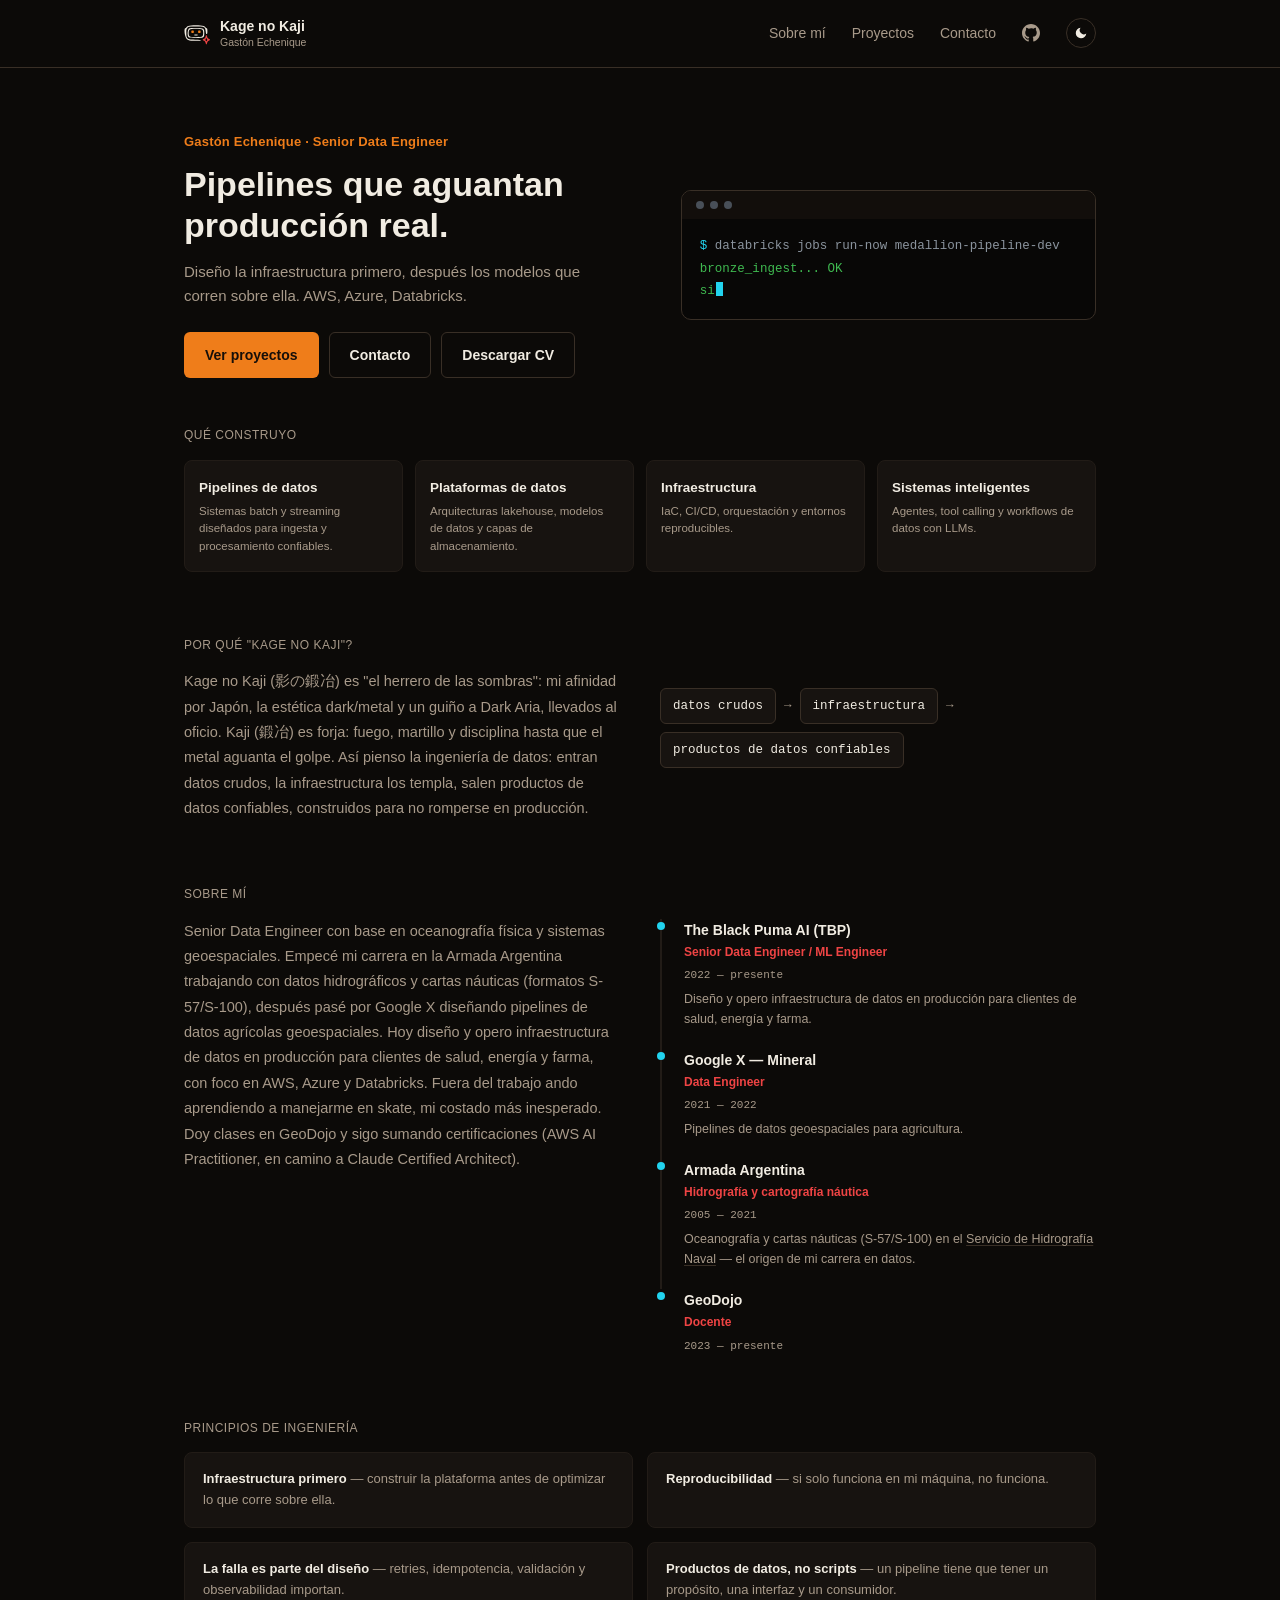
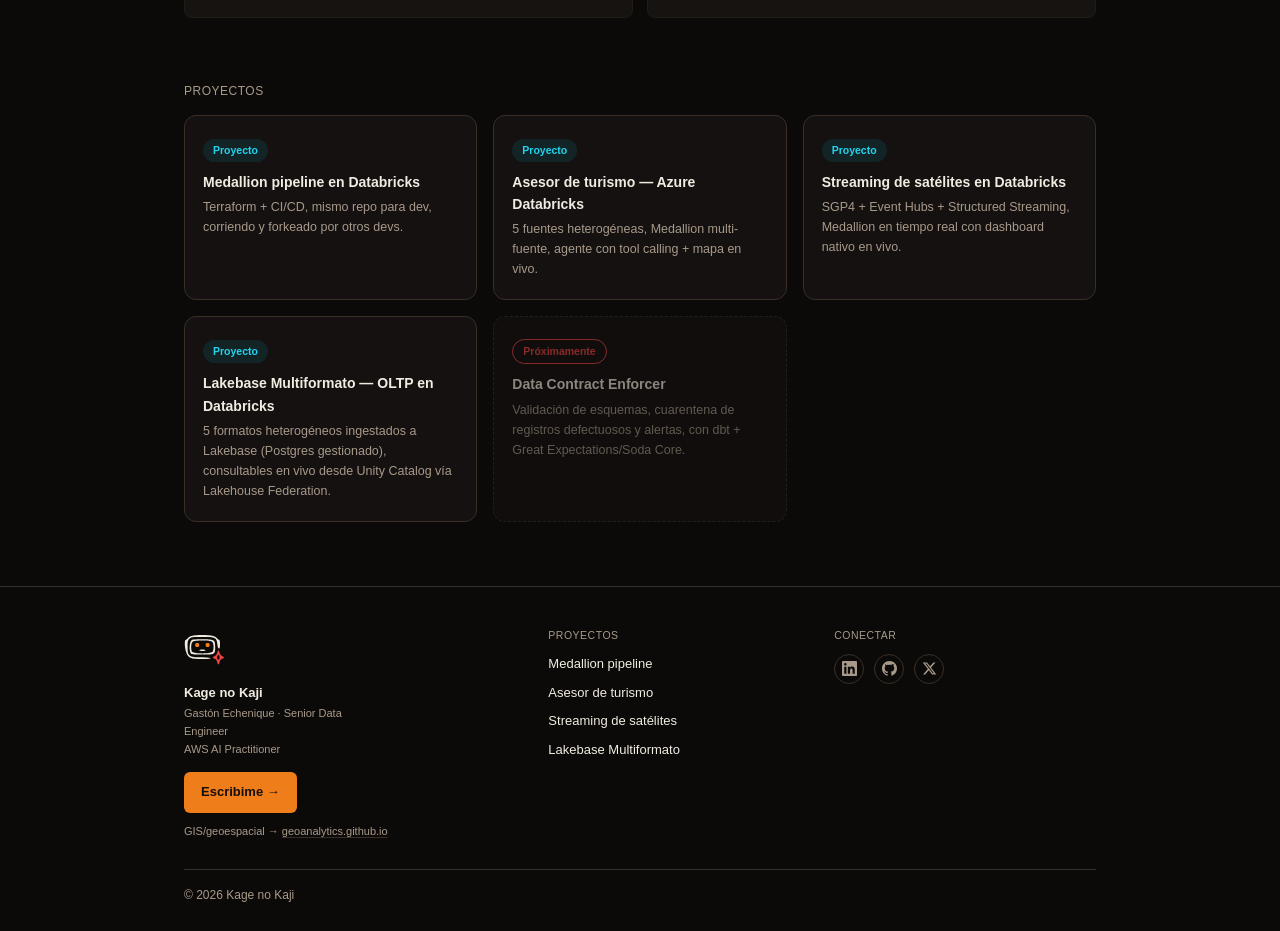
==== index.html @ cbf7f393 "Update index.html" ====
<!doctype html>
<html lang="es">
<head>
<meta charset="utf-8">
<meta name="author" content="Gastón Echenique">
<title>Kage no Kaji — Gastón Echenique, Senior Data Engineer</title>
<meta name="viewport" content="width=device-width, initial-scale=1">
<meta name="description" content="Gastón Echenique, Senior Data Engineer. Pipelines que aguantan producción real. AWS, Azure, Databricks.">
<meta property="og:type" content="website">
<meta property="og:url" content="https://oechenique-dataeng.vercel.app/">
<meta property="og:title" content="Kage no Kaji — Gastón Echenique, Senior Data Engineer">
<meta property="og:description" content="Senior Data Engineer especializado en pipelines de datos productivos, arquitecturas lakehouse e infraestructura como código. AWS, Azure, Databricks.">
<meta property="og:image" content="https://oechenique-dataeng.vercel.app/assets/og-image.png?v=3">
<meta property="og:image:width" content="1200">
<meta property="og:image:height" content="628">
<meta name="twitter:card" content="summary_large_image">
<meta name="twitter:title" content="Kage no Kaji — Gastón Echenique, Senior Data Engineer">
<meta name="twitter:description" content="Senior Data Engineer especializado en pipelines de datos productivos, arquitecturas lakehouse e infraestructura como código. AWS, Azure, Databricks.">
<meta name="twitter:image" content="https://oechenique-dataeng.vercel.app/assets/og-image.png?v=3">
<link rel="icon" type="image/svg+xml" href="assets/robot-icon.svg">
<script>if(localStorage.getItem('theme')!=='light')document.documentElement.classList.add('dark');</script>
<link rel="stylesheet" href="css/style.css">
</head>
<body>

<nav class="nav">
  <div class="wrap">
    <div class="brand">
      <svg class="icon-auto" width="26" height="26" viewBox="0 0 50 50" aria-hidden="true"><g transform="translate(0,50) scale(0.1,-0.1)"><path fill="currentColor" d="M82 385 c-18 -8 -35 -21 -38 -30 -3 -8 -12 -15 -20 -15 -20 0 -18 -92 4 -155 24 -71 56 -85 194 -85 151 0 146 18 -7 22 -114 3 -126 5 -147 26 -20 20 -23 33 -23 102 0 69 3 82 23 102 21 22 30 23 162 23 165 0 179 -7 188 -94 3 -34 9 -51 18 -51 10 0 14 15 14 55 0 40 -4 55 -14 55 -8 0 -17 7 -20 15 -3 9 -21 22 -41 30 -47 20 -247 20 -293 0z"/><path fill="currentColor" d="M103 340 c-36 -15 -45 -142 -13 -174 7 -7 58 -11 141 -11 153 0 159 3 159 95 0 90 -7 95 -147 97 -65 2 -128 -2 -140 -7z m251 -26 c21 -21 21 -107 0 -128 -23 -23 -225 -23 -248 0 -21 21 -21 107 0 128 23 23 225 23 248 0z"/><path style="fill:var(--ember)" d="M140 275 c0 -20 5 -25 25 -25 20 0 25 5 25 25 0 20 -5 25 -25 25 -20 0 -25 -5 -25 -25z"/><path style="fill:var(--ember)" d="M270 275 c0 -20 5 -25 25 -25 20 0 25 5 25 25 0 20 -5 25 -25 25 -20 0 -25 -5 -25 -25z"/><path fill="currentColor" d="M190 210 c0 -5 18 -10 40 -10 22 0 40 5 40 10 0 6 -18 10 -40 10 -22 0 -40 -4 -40 -10z"/><path style="fill:var(--red)" d="M415 179 c-4 -18 -16 -35 -31 -41 -13 -6 -24 -14 -24 -18 0 -4 11 -12 24 -18 15 -6 27 -23 31 -41 4 -17 10 -31 15 -31 5 0 11 14 15 31 4 18 16 35 31 41 13 6 24 14 24 18 0 4 -11 12 -24 18 -15 6 -27 23 -31 41 -4 17 -10 31 -15 31 -5 0 -11 -14 -15 -31z m29 -44 c6 -17 -2 -45 -14 -45 -12 0 -20 28 -14 45 4 8 10 15 14 15 4 0 10 -7 14 -15z"/></g></svg>
      <div class="brand-text">
        <span class="brand-name">Kage no Kaji</span>
        <span class="brand-sub">Gastón Echenique</span>
      </div>
    </div>
    <div class="nav-links">
      <a href="#sobre-mi">Sobre mí</a>
      <a href="#proyectos">Proyectos</a>
      <a href="#footer">Contacto</a>
      <a class="icon-link" href="https://github.com/oechenique" target="_blank" aria-label="GitHub">
        <svg width="18" height="18" viewBox="0 0 24 24" fill="currentColor"><path d="M12 0C5.37 0 0 5.373 0 12c0 5.303 3.438 9.8 8.205 11.385.6.113.82-.258.82-.577 0-.284-.01-1.04-.015-2.04-3.338.724-4.042-1.61-4.042-1.61-.546-1.385-1.333-1.754-1.333-1.754-1.09-.744.083-.729.083-.729 1.205.084 1.84 1.237 1.84 1.237 1.07 1.834 2.807 1.304 3.492.997.108-.775.418-1.305.762-1.605-2.665-.303-5.466-1.332-5.466-5.93 0-1.31.468-2.38 1.235-3.22-.123-.303-.535-1.523.117-3.176 0 0 1.008-.322 3.3 1.23a11.5 11.5 0 013.003-.404c1.02.005 2.047.138 3.003.404 2.29-1.552 3.297-1.23 3.297-1.23.653 1.653.24 2.873.118 3.176.77.84 1.233 1.91 1.233 3.22 0 4.61-2.804 5.624-5.475 5.92.43.372.823 1.102.823 2.222 0 1.606-.014 2.898-.014 3.293 0 .32.216.694.825.576C20.565 21.795 24 17.298 24 12c0-6.627-5.373-12-12-12z"/></svg>
      </a>
      <button class="theme-toggle" id="theme-toggle" aria-label="Cambiar tema">
        <svg class="icon-sun" width="14" height="14" viewBox="0 0 24 24" fill="none" stroke="currentColor" stroke-width="2"><circle cx="12" cy="12" r="4"/><path d="M12 2v2M12 20v2M4.9 4.9l1.4 1.4M17.7 17.7l1.4 1.4M2 12h2M20 12h2M4.9 19.1l1.4-1.4M17.7 6.3l1.4-1.4"/></svg>
        <svg class="icon-moon" width="14" height="14" viewBox="0 0 24 24" fill="currentColor"><path d="M21 12.8A9 9 0 1111.2 3a7 7 0 009.8 9.8z"/></svg>
      </button>
    </div>
  </div>
</nav>

<header class="hero">
  <div class="wrap hero-grid">
    <div>
      <div class="eyebrow">Gastón Echenique · Senior Data Engineer</div>
      <h1>Pipelines que aguantan producción real.</h1>
      <p class="sub">Diseño la infraestructura primero, después los modelos que corren sobre ella. AWS, Azure, Databricks.</p>
      <div class="btn-row">
        <a class="btn btn-primary" href="#proyectos">Ver proyectos</a>
        <a class="btn btn-outline" href="#footer">Contacto</a>
        <a class="btn btn-outline" href="/assets/cv-gaston-echenique.pdf" target="_blank">Descargar CV</a>
      </div>
    </div>
    <div class="terminal">
      <div class="terminal-bar"><div class="dot"></div><div class="dot"></div><div class="dot"></div></div>
      <div class="terminal-body" id="hero-terminal-body" data-lines='[{"text":"$ databricks jobs run-now medallion-pipeline-dev"},{"text":"bronze_ingest... OK","cls":"ok"},{"text":"silver_transform... OK","cls":"ok"},{"text":"gold_aggregate... OK","cls":"ok"},{"text":"validate_counts... OK","cls":"ok"},{"text":"Pipeline completed successfully ✓","cls":"out"}]'></div>
    </div>
  </div>
</header>

<section class="wrap" id="que-construyo">
  <div class="section-label">Qué construyo</div>
  <div class="pillars">
    <div class="pillar"><div class="pillar-title">Pipelines de datos</div><div class="pillar-sub">Sistemas batch y streaming diseñados para ingesta y procesamiento confiables.</div></div>
    <div class="pillar"><div class="pillar-title">Plataformas de datos</div><div class="pillar-sub">Arquitecturas lakehouse, modelos de datos y capas de almacenamiento.</div></div>
    <div class="pillar"><div class="pillar-title">Infraestructura</div><div class="pillar-sub">IaC, CI/CD, orquestación y entornos reproducibles.</div></div>
    <div class="pillar"><div class="pillar-title">Sistemas inteligentes</div><div class="pillar-sub">Agentes, tool calling y workflows de datos con LLMs.</div></div>
  </div>
</section>

<section class="wrap" id="data-foundry">
  <div class="foundry-why">
    <div class="foundry-why-text">
      <div class="section-label">Por qué "Kage no Kaji"?</div>
      <p>Kage no Kaji (影の鍛冶) es "el herrero de las sombras": mi afinidad por Japón, la estética dark/metal y un guiño a Dark Aria, llevados al oficio. Kaji (鍛冶) es forja: fuego, martillo y disciplina hasta que el metal aguanta el golpe. Así pienso la ingeniería de datos: entran datos crudos, la infraestructura los templa, salen productos de datos confiables, construidos para no romperse en producción.</p>
    </div>
    <div class="flow">
      <div class="flow-step">datos crudos</div><span class="flow-arrow">→</span>
      <div class="flow-step">infraestructura</div><span class="flow-arrow">→</span>
      <div class="flow-step">productos de datos confiables</div>
    </div>
  </div>
</section>

<section class="wrap" id="sobre-mi">
  <div class="section-label">Sobre mí</div>
  <div class="about-grid">
    <p class="about-text">Senior Data Engineer con base en oceanografía física y sistemas geoespaciales. Empecé mi carrera en la Armada Argentina trabajando con datos hidrográficos y cartas náuticas (formatos S-57/S-100), después pasé por Google X diseñando pipelines de datos agrícolas geoespaciales. Hoy diseño y opero infraestructura de datos en producción para clientes de salud, energía y farma, con foco en AWS, Azure y Databricks. Fuera del trabajo ando aprendiendo a manejarme en skate, mi costado más inesperado. Doy clases en GeoDojo y sigo sumando certificaciones (AWS AI Practitioner, en camino a Claude Certified Architect).</p>

    <div class="timeline">
      <div class="timeline-item">
        <span class="timeline-dot"></span>
        <div class="timeline-org"><a href="https://theblackpuma.com/" target="_blank" rel="noopener">The Black Puma AI (TBP)</a></div>
        <div class="timeline-role">Senior Data Engineer / ML Engineer</div>
        <div class="timeline-date">2022 — presente</div>
        <div class="timeline-desc">Diseño y opero infraestructura de datos en producción para clientes de salud, energía y farma.</div>
      </div>
      <div class="timeline-item">
        <span class="timeline-dot"></span>
        <div class="timeline-org"><a href="https://x.company/projects/mineral/" target="_blank" rel="noopener">Google X — Mineral</a></div>
        <div class="timeline-role">Data Engineer</div>
        <div class="timeline-date">2021 — 2022</div>
        <div class="timeline-desc">Pipelines de datos geoespaciales para agricultura.</div>
      </div>
      <div class="timeline-item">
        <span class="timeline-dot"></span>
        <div class="timeline-org"><a href="https://www.argentina.gob.ar/defensa/armada" target="_blank" rel="noopener">Armada Argentina</a></div>
        <div class="timeline-role">Hidrografía y cartografía náutica</div>
        <div class="timeline-date">2005 — 2021</div>
        <div class="timeline-desc">Oceanografía y cartas náuticas (S-57/S-100) en el <a href="https://www.hidro.gov.ar/" target="_blank" rel="noopener">Servicio de Hidrografía Naval</a> — el origen de mi carrera en datos.</div>
      </div>
      <div class="timeline-item">
        <span class="timeline-dot"></span>
        <div class="timeline-org"><a href="https://geodojo.ai/" target="_blank" rel="noopener">GeoDojo</a></div>
        <div class="timeline-role">Docente</div>
        <div class="timeline-date">2023 — presente</div>
      </div>
    </div>
  </div>
</section>

<section class="wrap" id="principios">
  <div class="section-label">Principios de ingeniería</div>
  <div class="principles-grid">
    <div class="principle"><strong>Infraestructura primero</strong> — construir la plataforma antes de optimizar lo que corre sobre ella.</div>
    <div class="principle"><strong>Reproducibilidad</strong> — si solo funciona en mi máquina, no funciona.</div>
    <div class="principle"><strong>La falla es parte del diseño</strong> — retries, idempotencia, validación y observabilidad importan.</div>
    <div class="principle"><strong>Productos de datos, no scripts</strong> — un pipeline tiene que tener un propósito, una interfaz y un consumidor.</div>
  </div>
</section>

<section class="wrap" id="proyectos">
  <div class="section-label">Proyectos</div>
  <div class="projects-grid">

    <a class="card" href="proyectos/medallion-pipeline.html">
		<div class="card-body">
        <span class="tag tag-cyan">Proyecto</span>
        <div class="card-title">Medallion pipeline en Databricks</div>
        <div class="card-desc">Terraform + CI/CD, mismo repo para dev, corriendo y forkeado por otros devs.</div>
      </div>
    </a>

    <a class="card" href="proyectos/asesor-turismo.html">
      <div class="card-body">
        <span class="tag tag-cyan">Proyecto</span>
        <div class="card-title">Asesor de turismo — Azure Databricks</div>
        <div class="card-desc">5 fuentes heterogéneas, Medallion multi-fuente, agente con tool calling + mapa en vivo.</div>
      </div>
    </a>

    <a class="card" href="proyectos/streaming-satelites.html">
      <div class="card-body">
        <span class="tag tag-cyan">Proyecto</span>
        <div class="card-title">Streaming de satélites en Databricks</div>
        <div class="card-desc">SGP4 + Event Hubs + Structured Streaming, Medallion en tiempo real con dashboard nativo en vivo.</div>
      </div>
    </a>

    <a class="card" href="proyectos/lakebase-multiformato.html">
      <div class="card-body">
        <span class="tag tag-cyan">Proyecto</span>
        <div class="card-title">Lakebase Multiformato — OLTP en Databricks</div>
        <div class="card-desc">5 formatos heterogéneos ingestados a Lakebase (Postgres gestionado), consultables en vivo desde Unity Catalog vía Lakehouse Federation.</div>
      </div>
    </a>

    <div class="card card-soon">
      <div class="card-body">
        <span class="tag tag-red">Próximamente</span>
        <div class="card-title">Data Contract Enforcer</div>
        <div class="card-desc">Validación de esquemas, cuarentena de registros defectuosos y alertas, con dbt + Great Expectations/Soda Core.</div>
      </div>
    </div>

  </div>
</section>

<footer id="footer">
  <div class="wrap">
    <div class="footer-grid">
      <div>
		  <svg class="icon-auto" width="40" height="40" viewBox="0 0 50 50" aria-hidden="true"><g transform="translate(0,50) scale(0.1,-0.1)"><path fill="currentColor" d="M82 385 c-18 -8 -35 -21 -38 -30 -3 -8 -12 -15 -20 -15 -20 0 -18 -92 4 -155 24 -71 56 -85 194 -85 151 0 146 18 -7 22 -114 3 -126 5 -147 26 -20 20 -23 33 -23 102 0 69 3 82 23 102 21 22 30 23 162 23 165 0 179 -7 188 -94 3 -34 9 -51 18 -51 10 0 14 15 14 55 0 40 -4 55 -14 55 -8 0 -17 7 -20 15 -3 9 -21 22 -41 30 -47 20 -247 20 -293 0z"/><path fill="currentColor" d="M103 340 c-36 -15 -45 -142 -13 -174 7 -7 58 -11 141 -11 153 0 159 3 159 95 0 90 -7 95 -147 97 -65 2 -128 -2 -140 -7z m251 -26 c21 -21 21 -107 0 -128 -23 -23 -225 -23 -248 0 -21 21 -21 107 0 128 23 23 225 23 248 0z"/><path style="fill:var(--ember)" d="M140 275 c0 -20 5 -25 25 -25 20 0 25 5 25 25 0 20 -5 25 -25 25 -20 0 -25 -5 -25 -25z"/><path style="fill:var(--ember)" d="M270 275 c0 -20 5 -25 25 -25 20 0 25 5 25 25 0 20 -5 25 -25 25 -20 0 -25 -5 -25 -25z"/><path fill="currentColor" d="M190 210 c0 -5 18 -10 40 -10 22 0 40 5 40 10 0 6 -18 10 -40 10 -22 0 -40 -4 -40 -10z"/><path style="fill:var(--red)" d="M415 179 c-4 -18 -16 -35 -31 -41 -13 -6 -24 -14 -24 -18 0 -4 11 -12 24 -18 15 -6 27 -23 31 -41 4 -17 10 -31 15 -31 5 0 11 14 15 31 4 18 16 35 31 41 13 6 24 14 24 18 0 4 -11 12 -24 18 -15 6 -27 23 -31 41 -4 17 -10 31 -15 31 -5 0 -11 -14 -15 -31z m29 -44 c6 -17 -2 -45 -14 -45 -12 0 -20 28 -14 45 4 8 10 15 14 15 4 0 10 -7 14 -15z"/></g></svg>
		  <div style="font-size:13px;font-weight:600;margin-top:8px;">Kage no Kaji</div>
		  <div style="font-size:11px;color:var(--muted);margin-top:2px;max-width:200px;">Gastón Echenique · Senior Data Engineer<br> AWS AI Practitioner</div>
		  <div class="footer-cta">
		    <a class="btn btn-primary" href="https://www.linkedin.com/in/gaston-echenique/" target="_blank" rel="noopener">Escribime →</a>
		  </div>
		  <div class="footer-extra">GIS/geoespacial → <a href="https://oechenique.github.io/geoanalytics/" target="_blank" rel="noopener">geoanalytics.github.io</a></div>
	  </div>
      <div>
        <div class="footer-col-label">PROYECTOS</div>
        <div class="footer-links">
          <a href="proyectos/medallion-pipeline.html">Medallion pipeline</a>
          <a href="proyectos/asesor-turismo.html">Asesor de turismo</a>
          <a href="proyectos/streaming-satelites.html">Streaming de satélites</a>
          <a href="proyectos/lakebase-multiformato.html">Lakebase Multiformato</a>
        </div>
      </div>
      <div>
        <div class="footer-col-label">CONECTAR</div>
        <div class="social">
          <a href="https://www.linkedin.com/in/gaston-echenique/" target="_blank" aria-label="LinkedIn">
            <svg width="15" height="15" viewBox="0 0 24 24" fill="currentColor"><path d="M20.447 20.452h-3.554v-5.569c0-1.328-.027-3.037-1.852-3.037-1.853 0-2.136 1.445-2.136 2.939v5.667H9.351V9h3.414v1.561h.046c.477-.9 1.637-1.85 3.37-1.85 3.601 0 4.267 2.37 4.267 5.455v6.286zM5.337 7.433c-1.144 0-2.063-.926-2.063-2.065 0-1.138.92-2.063 2.063-2.063 1.14 0 2.064.925 2.064 2.063 0 1.139-.925 2.065-2.064 2.065zm1.782 13.019H3.555V9h3.564v11.452zM22.225 0H1.771C.792 0 0 .774 0 1.729v20.542C0 23.227.792 24 1.771 24h20.451C23.2 24 24 23.227 24 22.271V1.729C24 .774 23.2 0 22.222 0h.003z"/></svg>
          </a>
          <a href="https://github.com/oechenique" target="_blank" aria-label="GitHub">
            <svg width="15" height="15" viewBox="0 0 24 24" fill="currentColor"><path d="M12 0C5.37 0 0 5.373 0 12c0 5.303 3.438 9.8 8.205 11.385.6.113.82-.258.82-.577 0-.284-.01-1.04-.015-2.04-3.338.724-4.042-1.61-4.042-1.61-.546-1.385-1.333-1.754-1.333-1.754-1.09-.744.083-.729.083-.729 1.205.084 1.84 1.237 1.84 1.237 1.07 1.834 2.807 1.304 3.492.997.108-.775.418-1.305.762-1.605-2.665-.303-5.466-1.332-5.466-5.93 0-1.31.468-2.38 1.235-3.22-.123-.303-.535-1.523.117-3.176 0 0 1.008-.322 3.3 1.23a11.5 11.5 0 013.003-.404c1.02.005 2.047.138 3.003.404 2.29-1.552 3.297-1.23 3.297-1.23.653 1.653.24 2.873.118 3.176.77.84 1.233 1.91 1.233 3.22 0 4.61-2.804 5.624-5.475 5.92.43.372.823 1.102.823 2.222 0 1.606-.014 2.898-.014 3.293 0 .32.216.694.825.576C20.565 21.795 24 17.298 24 12c0-6.627-5.373-12-12-12z"/></svg>
          </a>
          <a href="https://x.com/GastonEchenique" target="_blank" aria-label="X">
            <svg width="15" height="15" viewBox="0 0 24 24" fill="currentColor"><path d="M18.244 2.25h3.308l-7.227 8.26 8.502 11.24H16.17l-5.214-6.817L4.99 21.75H1.68l7.73-8.835L1.254 2.25H8.08l4.713 6.231zm-1.161 17.52h1.833L7.084 4.126H5.117z"/></svg>
          </a>
        </div>
      </div>
    </div>
    <div class="footer-bottom">
      <span>© 2026 Kage no Kaji</span>
    </div>
  </div>
</footer>

<script src="js/script.js"></script>
</body>
</html>
---- css/style.css ----
/* "Carbon & Ember" — forge-inspired identity. Light is the secondary/optional
   mode; dark carbon is the brand default (see js/script.js). Ember is the one
   constant brand accent across both modes; cyan/red stay small details only. */
:root{
  --bg:#faf6f0;
  --fg:#211c17;
  --muted:#6e6157;
  --border:#ddd2c2;
  --border-soft:#ece3d5;
  --pillar-bg:#f2e9db;
  --code-bg:#f2e9db;
  --card-bg:#fffdfa;
  --ember:#d9660c;
  --ember-fg:#1a1410;
  --cyan:#0e93a8;
  --red:#c23a2b;
  --dark:#171310;
  --dark2:#221c17;
  --green:#3fb950;
  --font:-apple-system,BlinkMacSystemFont,"Segoe UI",Roboto,Helvetica,Arial,sans-serif;
  --mono:"SF Mono",Consolas,"Liberation Mono",Menlo,monospace;
}

:root.dark{
  --bg:#0c0a08;
  --fg:#f1ece2;
  --muted:#a89a8a;
  --border:#392f26;
  --border-soft:#221c17;
  --pillar-bg:#171310;
  --code-bg:#171310;
  --card-bg:#141110;
  --ember:#ef7d1a;
  --ember-fg:#160f09;
  --cyan:#22d3ee;
  --red:#ef4444;
  --dark:#080706;
  --dark2:#120e0b;
}

body{transition:background-color .2s,color .2s;}

*{box-sizing:border-box;}
body{
  margin:0;
  font-family:var(--font);
  color:var(--fg);
  background:var(--bg);
  line-height:1.6;
}
a{color:inherit;text-decoration:none;}
.wrap{max-width:960px;margin:0 auto;padding:0 24px;}

/* nav */
.nav{border-bottom:1px solid var(--border);}
.nav .wrap{display:flex;align-items:center;justify-content:space-between;padding-top:18px;padding-bottom:18px;flex-wrap:wrap;row-gap:10px;}
.brand{display:flex;align-items:center;gap:10px;}
.brand-text{display:flex;flex-direction:column;line-height:1.25;}
.brand-name{font-weight:700;font-size:14px;}
.brand-sub{font-size:10.5px;color:var(--muted);font-weight:500;}
.nav-links{display:flex;align-items:center;gap:26px;font-size:14px;color:var(--muted);}
.nav-links a:hover{color:var(--fg);}
.icon-link{display:flex;align-items:center;color:var(--muted);}
.icon-link:hover{color:var(--fg);}

/* logo: head uses currentColor (adapts with --fg), eyes/antenna keep fixed brand color */
.icon-auto{color:var(--fg);}

/* hero */
.hero{padding:64px 0 48px;}
.hero-grid{display:grid;grid-template-columns:1.1fr 1fr;gap:40px;align-items:center;}
.eyebrow{font-size:13px;color:var(--ember);font-weight:600;letter-spacing:.2px;}
h1{font-size:34px;font-weight:600;line-height:1.2;margin:12px 0 14px;}
.sub{color:var(--muted);font-size:15px;max-width:420px;margin:0 0 24px;}

.btn{display:inline-block;font-size:14px;font-weight:600;padding:11px 20px;border-radius:6px;cursor:pointer;border:1px solid transparent;}
.btn-primary{background:var(--ember);color:var(--ember-fg);}
.btn-primary:hover{filter:brightness(1.12);}
.btn-outline{border:1px solid var(--border);color:var(--fg);}
.btn-outline:hover{border-color:var(--ember);color:var(--ember);}
.btn-row{display:flex;gap:10px;flex-wrap:wrap;}

.theme-toggle{width:30px;height:30px;border-radius:50%;border:1px solid var(--border);background:transparent;color:var(--fg);cursor:pointer;display:flex;align-items:center;justify-content:center;flex-shrink:0;}
.icon-moon{display:none;}
.dark .icon-sun{display:none;}
.dark .icon-moon{display:block;}

.cursor{display:inline-block;width:7px;height:14px;background:var(--cyan);margin-left:1px;vertical-align:-2px;animation:blink 0.9s step-start infinite;}
@keyframes blink{50%{opacity:0;}}

/* terminal */
.terminal{background:var(--dark);border:1px solid var(--border);border-radius:10px;overflow:hidden;}
.terminal-bar{display:flex;align-items:center;gap:6px;padding:10px 14px;background:var(--dark2);}
.dot{width:8px;height:8px;border-radius:50%;background:#484f58;}
.terminal-body{padding:16px 18px;font-family:var(--mono);font-size:12.5px;line-height:1.8;color:#8b949e;overflow-x:auto;white-space:pre;}
.terminal-body .prompt{color:var(--cyan);}
.terminal-body .ok{color:var(--green);}
.terminal-body .out{color:#e6edf3;}

/* terminal + video side by side */
.terminal-row{display:grid;grid-template-columns:1fr 1fr;gap:16px;align-items:stretch;margin-bottom:0;}
.terminal-row .terminal{display:flex;flex-direction:column;}
.video-window{background:var(--dark);border:1px solid var(--border);border-radius:10px;overflow:hidden;display:flex;flex-direction:column;}
.video-window .terminal-bar{justify-content:space-between;}
.video-window-label{font-size:11px;color:#8b949e;font-family:var(--mono);}
.video-embed{position:relative;width:100%;flex:1;min-height:0;padding-top:56.25%;background:#000;}
.video-embed iframe{position:absolute;inset:0;width:100%;height:100%;border:0;}

/* pillars / what I build */
.pillars{display:grid;grid-template-columns:repeat(4,1fr);gap:12px;margin:0 0 64px;}
.pillar{border:1px solid var(--border-soft);background:var(--pillar-bg);border-radius:8px;padding:16px 14px;text-align:left;}
.pillar-title{color:var(--fg);font-size:13.5px;font-weight:600;}
.pillar-sub{color:var(--muted);font-size:11.5px;margin-top:5px;line-height:1.5;}

/* why "data foundry" */
.foundry-why{display:grid;grid-template-columns:1fr 1fr;gap:40px;align-items:center;margin:0 0 64px;}
.foundry-why-text p{color:var(--muted);font-size:14.5px;line-height:1.75;margin:10px 0 0;}

/* flow diagram (architecture) */
.flow{display:flex;flex-wrap:wrap;align-items:center;gap:8px;font-family:var(--mono);font-size:12.5px;margin:14px 0 16px;}
.flow-step{border:1px solid var(--border);background:var(--pillar-bg);border-radius:6px;padding:7px 12px;color:var(--fg);white-space:nowrap;}
.flow-arrow{color:var(--muted);}

/* engineering decisions */
.decisions{margin:8px 0 20px;padding-left:0;list-style:none;}
.decisions li{position:relative;padding-left:20px;margin-bottom:10px;font-size:13px;color:var(--muted);line-height:1.6;}
.decisions li::before{content:"";position:absolute;left:0;top:7px;width:6px;height:6px;border-radius:50%;background:var(--cyan);}

/* engineering principles */
.principles-grid{display:grid;grid-template-columns:1fr 1fr;gap:14px;margin:0 0 64px;}
.principle{border:1px solid var(--border-soft);background:var(--pillar-bg);border-radius:8px;padding:16px 18px;font-size:13px;color:var(--muted);line-height:1.6;}
.principle strong{color:var(--fg);}

/* about */
.about-grid{display:grid;grid-template-columns:1fr 1fr;gap:40px;margin-bottom:64px;align-items:start;}
.about-text{color:var(--muted);font-size:14.5px;line-height:1.75;margin:0;}
.timeline{display:flex;flex-direction:column;}
.timeline-item{position:relative;padding:0 0 20px 22px;border-left:2px solid var(--border-soft);}
.timeline-item:last-child{padding-bottom:0;border-left-color:transparent;}
.timeline-dot{position:absolute;left:-5px;top:3px;width:8px;height:8px;border-radius:50%;background:var(--cyan);}
.timeline-org{font-size:14px;font-weight:600;}
.timeline-org a:hover,.timeline-desc a:hover{color:var(--red);}
.timeline-desc a{text-decoration:underline;text-decoration-color:var(--border);text-underline-offset:2px;}
.timeline-role{font-size:12px;color:var(--red);font-weight:600;margin:2px 0 5px;}
.timeline-date{font-size:11px;color:var(--muted);font-family:var(--mono);margin-top:1px;}
.timeline-desc{font-size:12.5px;color:var(--muted);margin-top:4px;}

/* project cards */
.section-label{font-size:12px;color:var(--muted);text-transform:uppercase;letter-spacing:.5px;margin:0 0 14px;}
.projects-grid{display:grid;grid-template-columns:repeat(3,1fr);gap:16px;margin-bottom:64px;}
.card{background:var(--card-bg);border:1px solid var(--border);border-radius:12px;transition:border-color .15s;}
.card:hover{border-color:var(--ember);}
.card-body{padding:20px 18px;}
.tag{display:inline-block;font-size:10.5px;padding:3px 10px;border-radius:20px;font-weight:600;}
.tag-red{background:rgba(194,58,43,.14);color:var(--red);}
.tag-cyan{background:rgba(14,147,168,.14);color:var(--cyan);}
.card-title{font-size:14px;font-weight:600;margin:9px 0 4px;}
.card-desc{color:var(--muted);font-size:12.5px;}

/* "próximamente" card: dimmed, not clickable, visually distinct from a finished case study */
.card-soon{opacity:.55;border-style:dashed;}
.card-soon:hover{border-color:var(--border);}
.card-soon .tag-red{background:transparent;border:1px solid var(--red);}

/* footer */
footer{border-top:1px solid var(--border);padding:40px 0 26px;}
.footer-grid{display:grid;grid-template-columns:1.3fr 1fr 1fr;gap:24px;margin-bottom:28px;}
.footer-col-label{font-size:10.5px;letter-spacing:.5px;color:var(--muted);margin-bottom:10px;}
.footer-links{display:flex;flex-direction:column;gap:8px;font-size:13px;}
.footer-links a:hover{color:var(--red);}
.footer-bottom{border-top:1px solid var(--border);padding-top:16px;display:flex;justify-content:space-between;align-items:center;font-size:12px;color:var(--muted);flex-wrap:wrap;gap:10px;}
.social{display:flex;gap:10px;}
.social a{width:30px;height:30px;border-radius:50%;border:1px solid var(--border);display:flex;align-items:center;justify-content:center;color:var(--muted);transition:color .15s,border-color .15s;}
.social a:hover{color:var(--red);border-color:var(--red);}

.footer-cta{margin-top:14px;}
.footer-cta .btn{padding:9px 16px;font-size:13px;}

.footer-extra{font-size:11px;color:var(--muted);margin-top:10px;}
.footer-extra a{color:var(--muted);text-decoration:underline;text-decoration-color:var(--border);text-underline-offset:2px;}
.footer-extra a:hover{color:var(--cyan);text-decoration-color:var(--cyan);}

/* project detail page */
.breadcrumb{font-size:13px;color:var(--muted);margin:28px 0 18px;display:inline-block;}
.badges{display:flex;gap:6px;margin:18px 0 28px;flex-wrap:wrap;}
.badge{font-size:12px;padding:3px 11px;border-radius:20px;border:1px solid var(--border);color:var(--muted);}
.two-col{display:grid;grid-template-columns:1fr 1fr;gap:24px;margin-bottom:28px;}
.col-title{font-size:14px;font-weight:600;margin-bottom:6px;}
.col-text{color:var(--muted);font-size:13px;}
table.evals{width:100%;border-collapse:collapse;font-size:13px;margin:28px 0;}
table.evals th{text-align:left;color:var(--muted);font-weight:600;font-size:11px;text-transform:uppercase;letter-spacing:.4px;padding:8px 0;border-bottom:1px solid var(--border);}
table.evals td{padding:12px 0;border-bottom:1px solid var(--border-soft);vertical-align:top;}
table.evals td:first-child{width:38%;font-weight:500;}
table.evals code{background:var(--code-bg);padding:1px 6px;border-radius:4px;font-family:var(--mono);font-size:12px;}

@media (max-width:720px){
  .hero-grid,.two-col,.terminal-row,.about-grid,.foundry-why{grid-template-columns:1fr;}
  .pillars,.principles-grid{grid-template-columns:repeat(2,1fr);}
  .projects-grid{grid-template-columns:1fr;}
  .footer-grid{grid-template-columns:1fr;}
  .about-grid{gap:28px;margin-bottom:48px;}
  .foundry-why{gap:20px;}
}

@media (max-width:480px){
  .wrap{padding:0 16px;}
  h1{font-size:26px;}
  .hero{padding:36px 0 32px;}
  .sub{font-size:14px;}
  .nav-links{gap:14px;font-size:13px;}
  .pillars{grid-template-columns:1fr;gap:8px;margin:0 0 48px;}
  .principles-grid{grid-template-columns:1fr;}
  .pillar{padding:12px 12px;}
  .pillar-title{font-size:13px;}
  .terminal-body{font-size:11px;padding:14px;}
  table.evals thead{display:none;}
  table.evals, table.evals tbody, table.evals tr, table.evals td{display:block;width:100%;}
  table.evals tr{border-bottom:1px solid var(--border-soft);padding-bottom:10px;margin-bottom:10px;}
  table.evals td{border-bottom:none;padding:2px 0;}
  table.evals td:first-child{font-weight:600;margin-bottom:2px;}
}
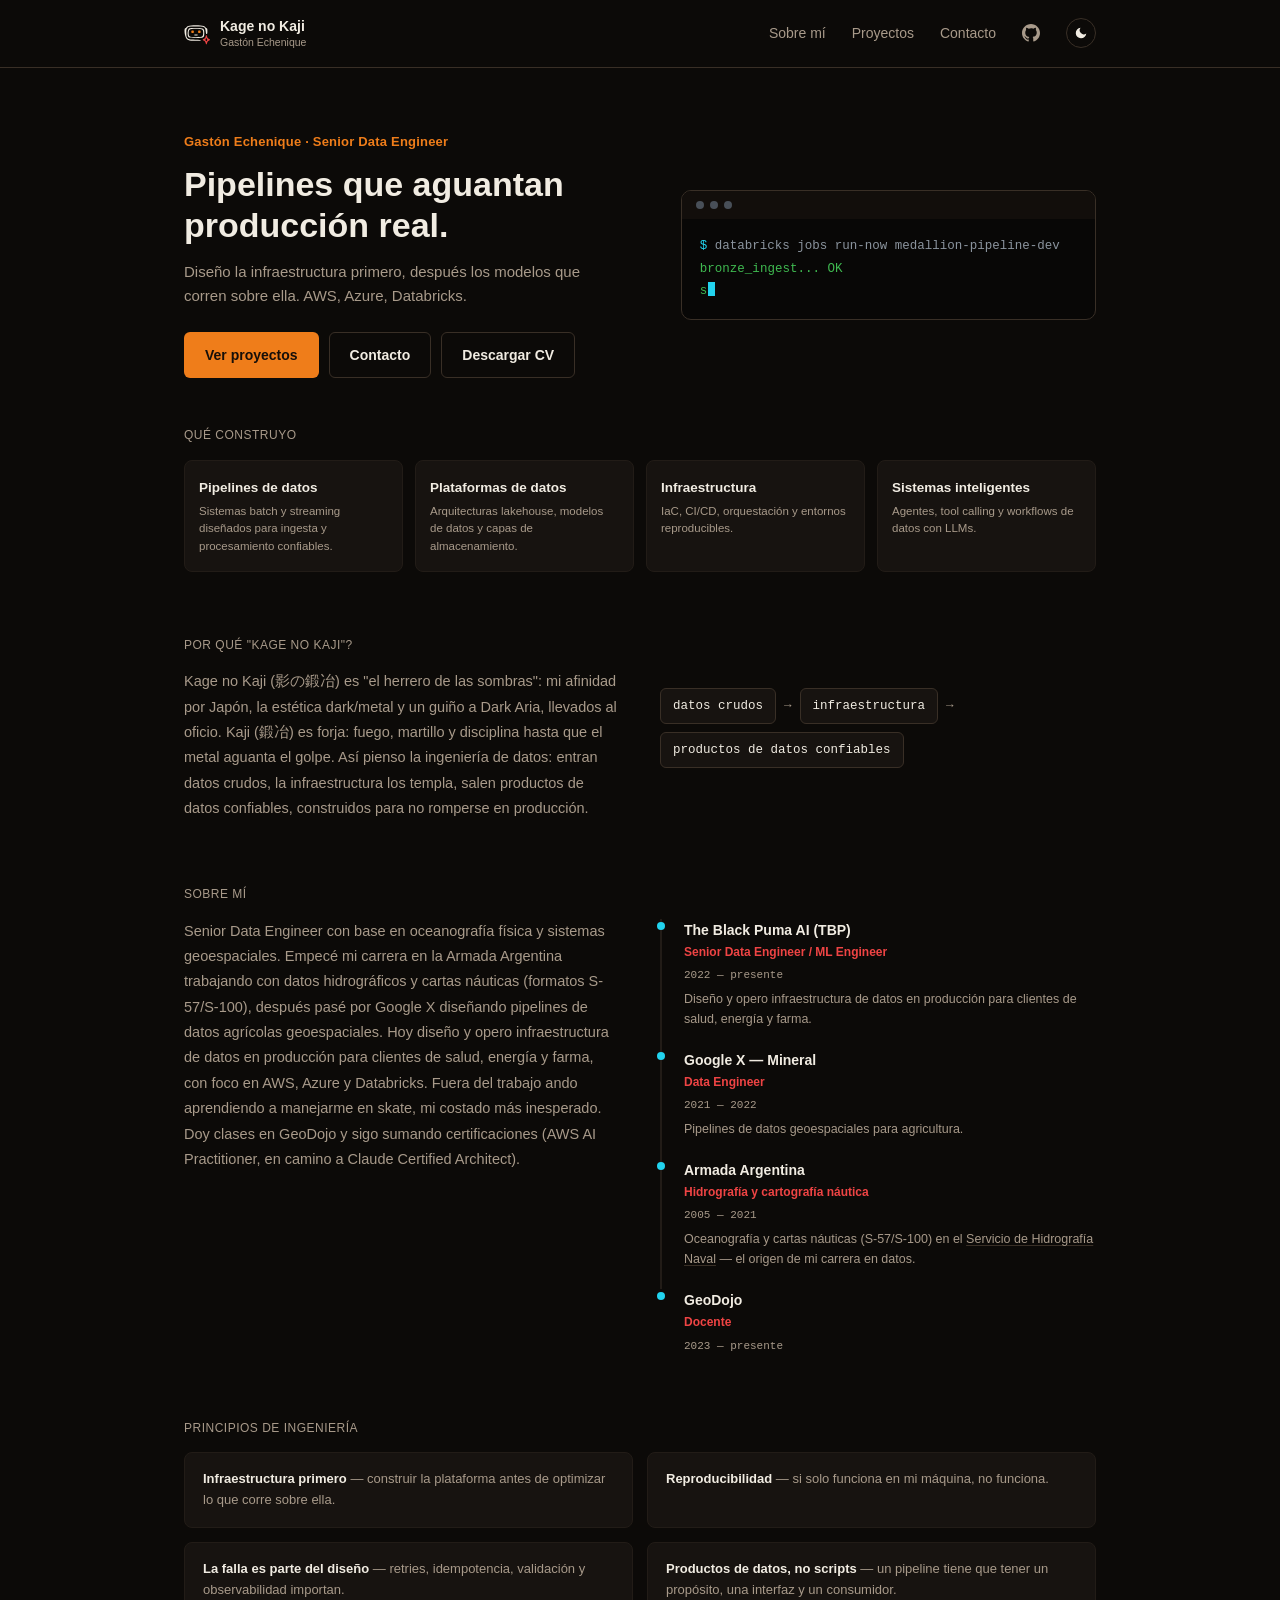
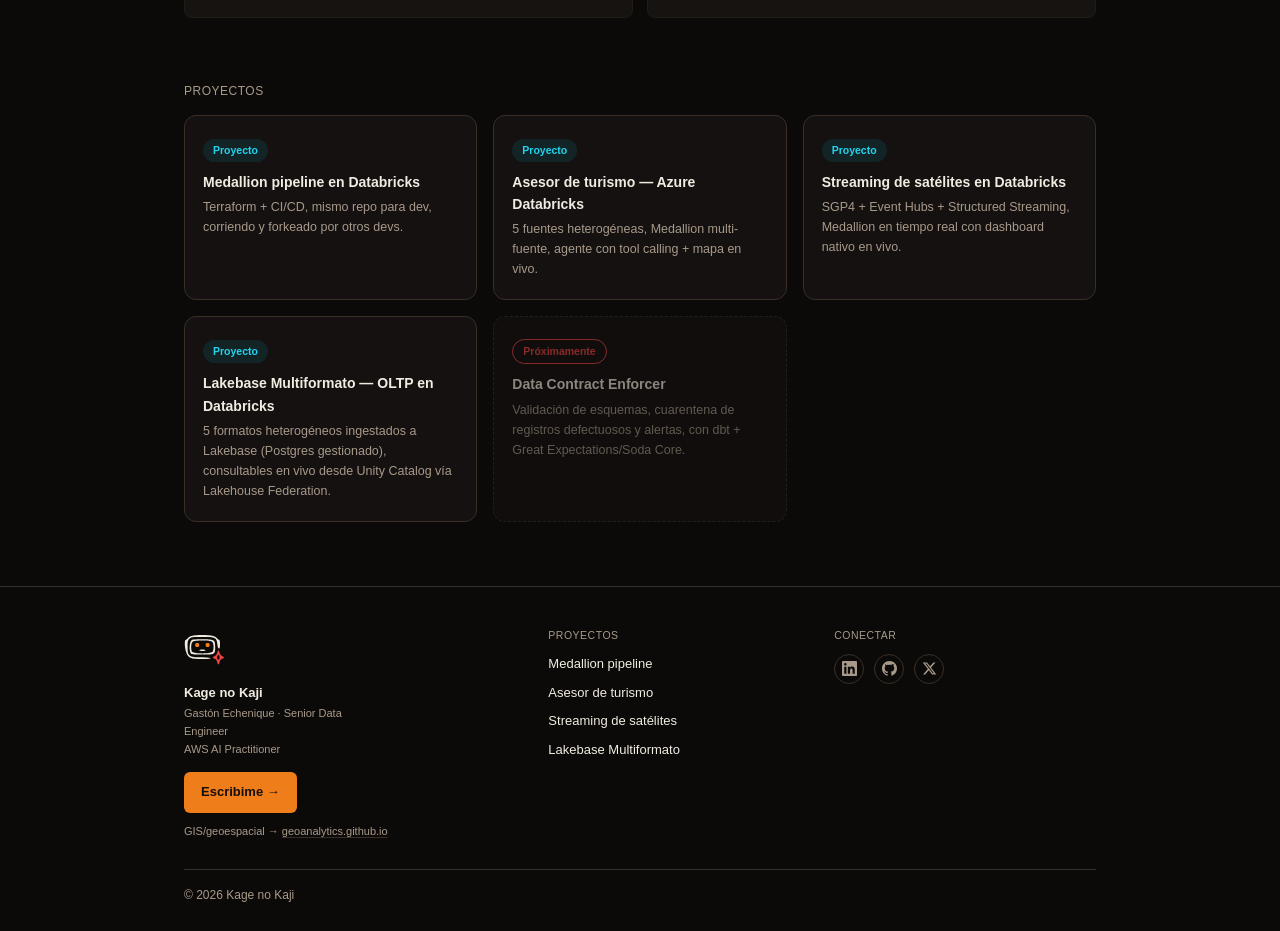
==== commit 4d26abfa: "Update index.html" ====
--- a/index.html
+++ b/index.html
@@ -7,16 +7,16 @@
 <meta name="viewport" content="width=device-width, initial-scale=1">
 <meta name="description" content="Gastón Echenique, Senior Data Engineer. Pipelines que aguantan producción real. AWS, Azure, Databricks.">
 <meta property="og:type" content="website">
-<meta property="og:url" content="https://oechenique-dataeng.vercel.app/">
+<meta property="og:url" content="https://gechenique-dataeng.vercel.app/">
 <meta property="og:title" content="Kage no Kaji — Gastón Echenique, Senior Data Engineer">
 <meta property="og:description" content="Senior Data Engineer especializado en pipelines de datos productivos, arquitecturas lakehouse e infraestructura como código. AWS, Azure, Databricks.">
-<meta property="og:image" content="https://oechenique-dataeng.vercel.app/assets/og-image.png?v=3">
+<meta property="og:image" content="https://gechenique-dataeng.vercel.app/assets/og-image.png?v=3">
 <meta property="og:image:width" content="1200">
 <meta property="og:image:height" content="628">
 <meta name="twitter:card" content="summary_large_image">
 <meta name="twitter:title" content="Kage no Kaji — Gastón Echenique, Senior Data Engineer">
 <meta name="twitter:description" content="Senior Data Engineer especializado en pipelines de datos productivos, arquitecturas lakehouse e infraestructura como código. AWS, Azure, Databricks.">
-<meta name="twitter:image" content="https://oechenique-dataeng.vercel.app/assets/og-image.png?v=3">
+<meta name="twitter:image" content="https://gechenique-dataeng.vercel.app/assets/og-image.png?v=3">
 <link rel="icon" type="image/svg+xml" href="assets/robot-icon.svg">
 <script>if(localStorage.getItem('theme')!=='light')document.documentElement.classList.add('dark');</script>
 <link rel="stylesheet" href="css/style.css">
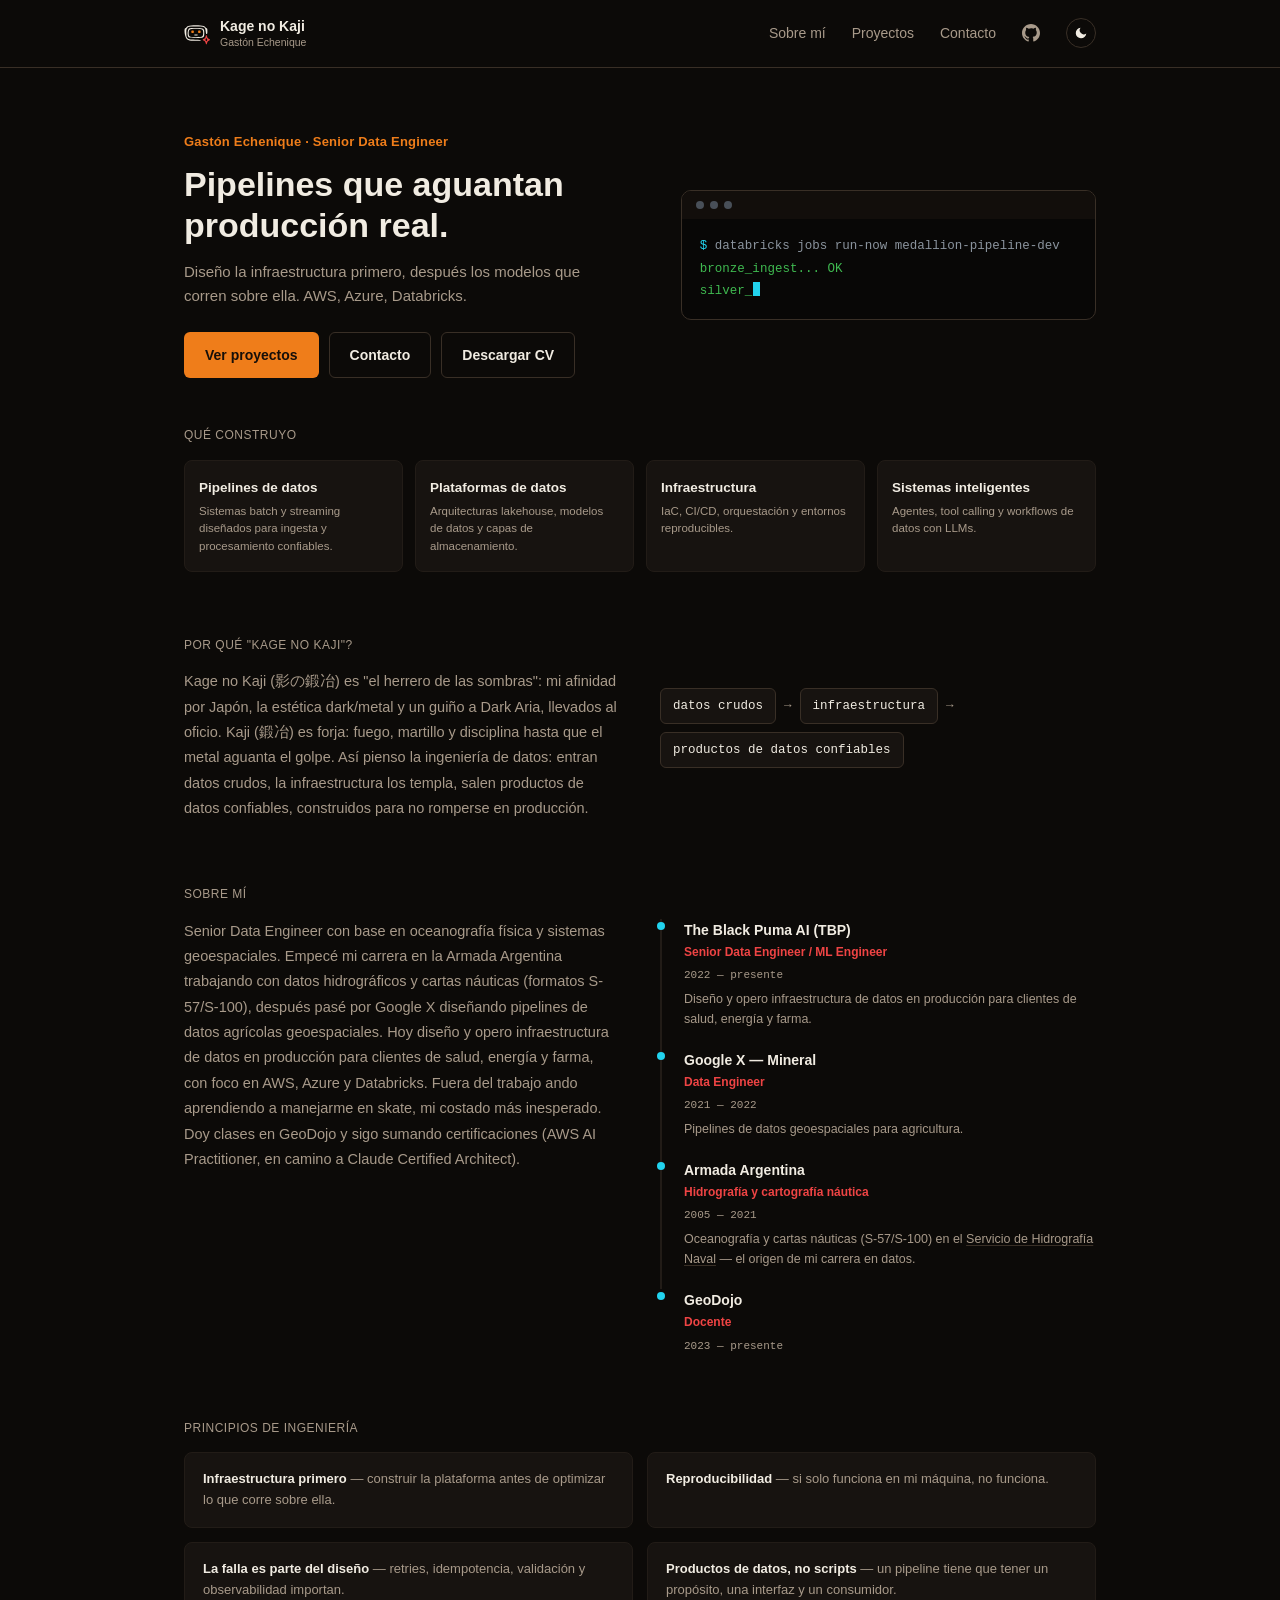
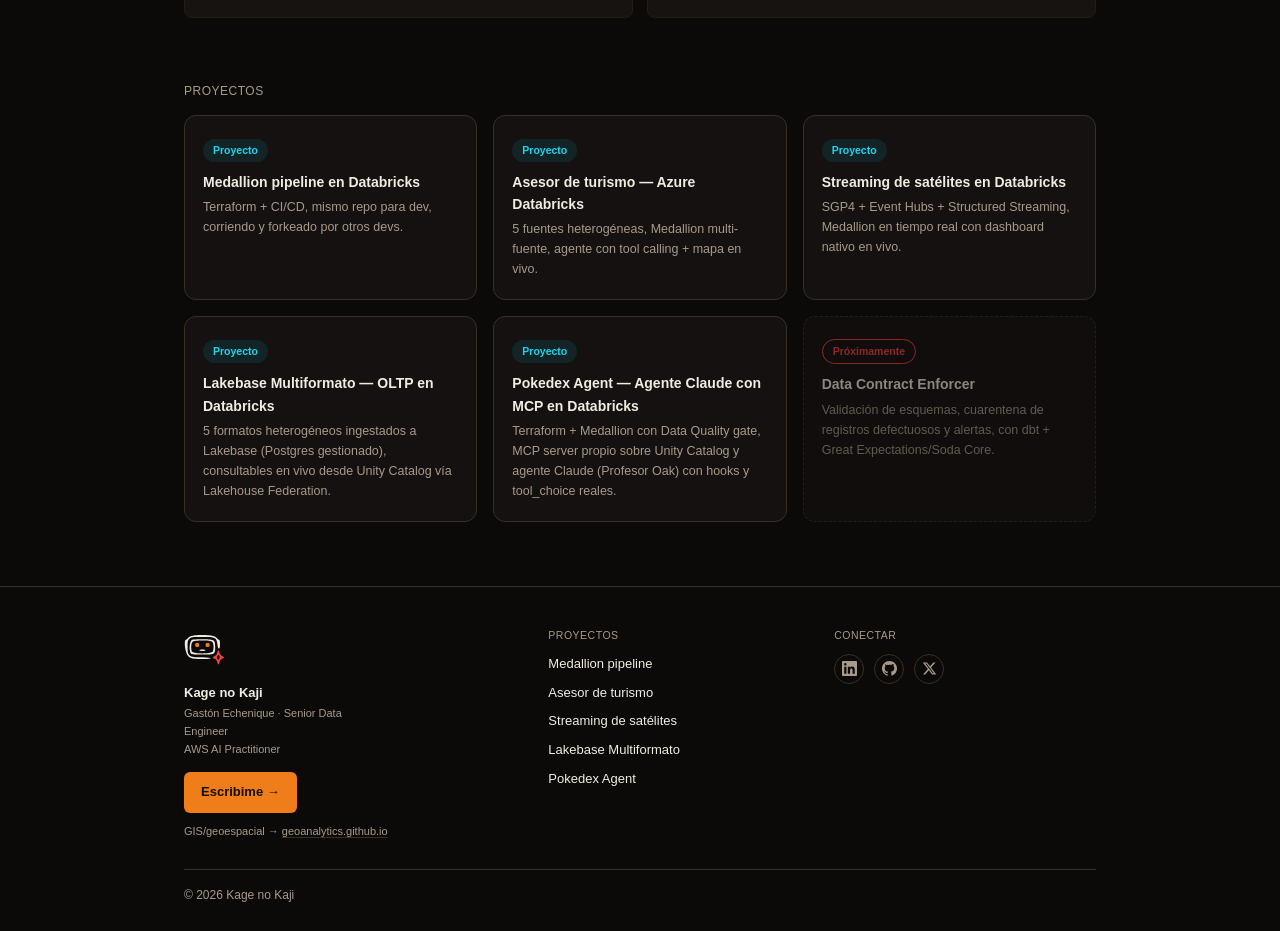
==== commit 1ed01916: "Add Pokedex Agent project, bump Data Contract Enforcer to sixth Co-Authored-By: Claude Sonnet 5 <nor" ====
--- a/index.html
+++ b/index.html
@@ -173,6 +173,14 @@
       </div>
     </a>
 
+    <a class="card" href="proyectos/pokedex-agent-databricks.html">
+      <div class="card-body">
+        <span class="tag tag-cyan">Proyecto</span>
+        <div class="card-title">Pokedex Agent — Agente Claude con MCP en Databricks</div>
+        <div class="card-desc">Terraform + Medallion con Data Quality gate, MCP server propio sobre Unity Catalog y agente Claude (Profesor Oak) con hooks y tool_choice reales.</div>
+      </div>
+    </a>
+
     <div class="card card-soon">
       <div class="card-body">
         <span class="tag tag-red">Próximamente</span>
@@ -203,6 +211,7 @@
           <a href="proyectos/asesor-turismo.html">Asesor de turismo</a>
           <a href="proyectos/streaming-satelites.html">Streaming de satélites</a>
           <a href="proyectos/lakebase-multiformato.html">Lakebase Multiformato</a>
+          <a href="proyectos/pokedex-agent-databricks.html">Pokedex Agent</a>
         </div>
       </div>
       <div>
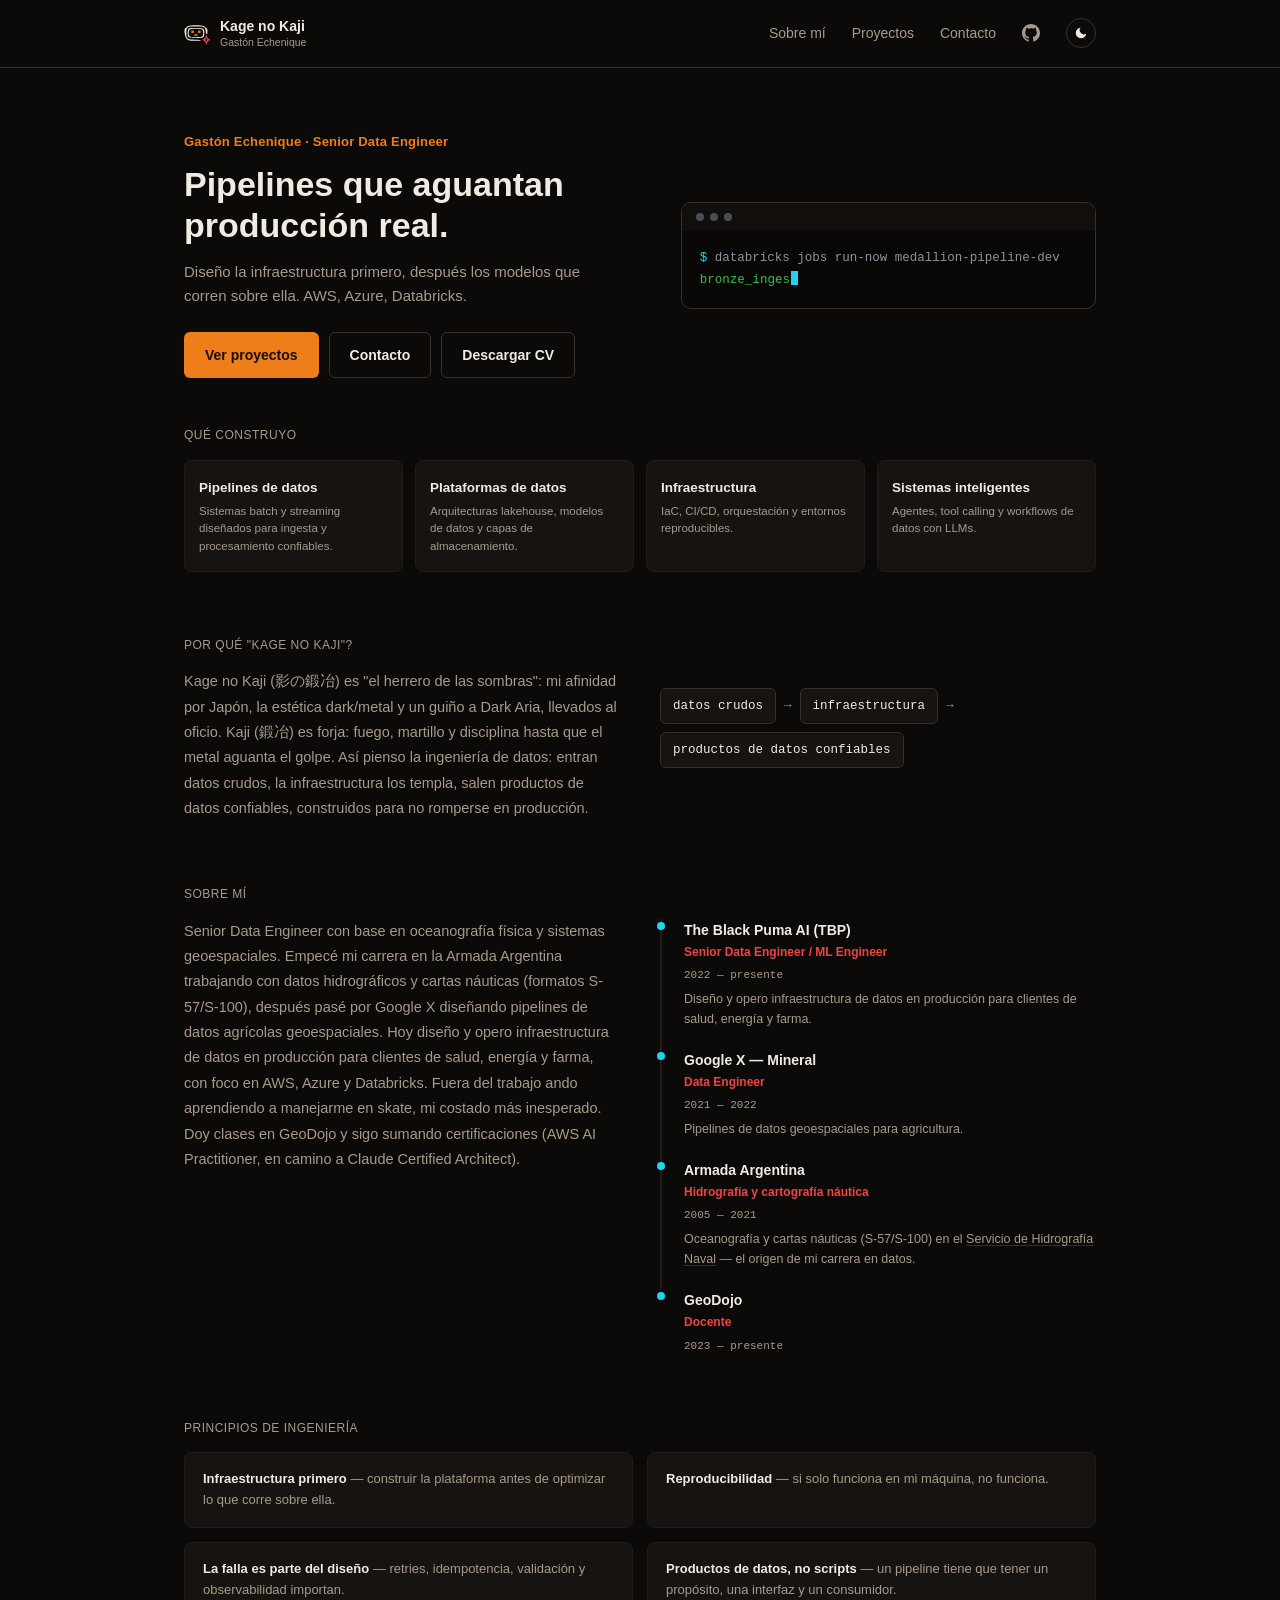
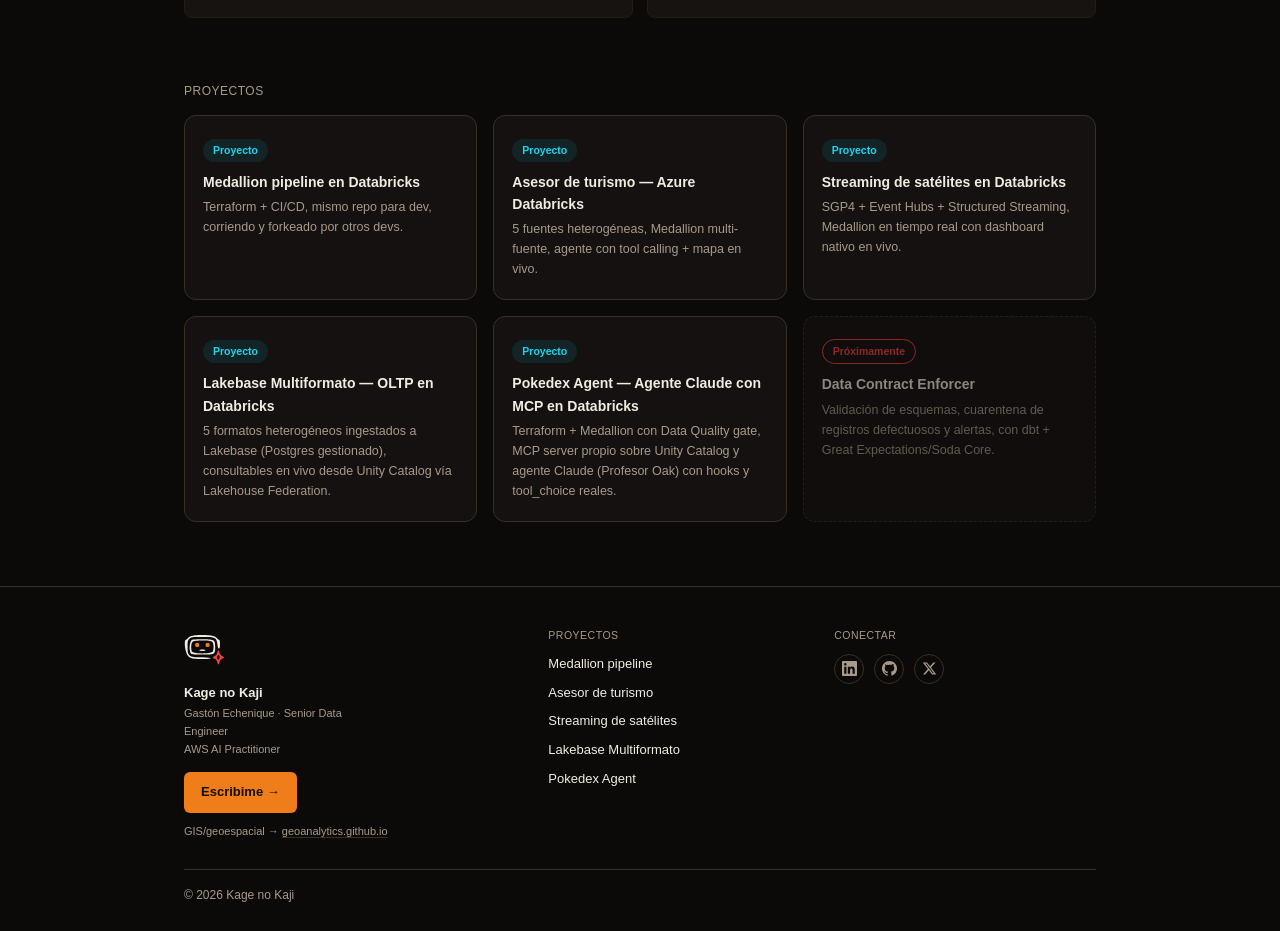
==== commit 82cef9fd: "Add Google Tag Manager to all site pages Co-Authored-By: Claude Sonnet 5 <noreply@anthropic.com>" ====
--- a/index.html
+++ b/index.html
@@ -1,6 +1,13 @@
 <!doctype html>
 <html lang="es">
 <head>
+<!-- Google Tag Manager -->
+<script>(function(w,d,s,l,i){w[l]=w[l]||[];w[l].push({'gtm.start':
+new Date().getTime(),event:'gtm.js'});var f=d.getElementsByTagName(s)[0],
+j=d.createElement(s),dl=l!='dataLayer'?'&l='+l:'';j.async=true;j.src=
+'https://www.googletagmanager.com/gtm.js?id='+i+dl;f.parentNode.insertBefore(j,f);
+})(window,document,'script','dataLayer','GTM-N8MQ3VTC');</script>
+<!-- End Google Tag Manager -->
 <meta charset="utf-8">
 <meta name="author" content="Gastón Echenique">
 <title>Kage no Kaji — Gastón Echenique, Senior Data Engineer</title>
@@ -22,6 +29,10 @@
 <link rel="stylesheet" href="css/style.css">
 </head>
 <body>
+<!-- Google Tag Manager (noscript) -->
+<noscript><iframe src="https://www.googletagmanager.com/ns.html?id=GTM-N8MQ3VTC"
+height="0" width="0" style="display:none;visibility:hidden"></iframe></noscript>
+<!-- End Google Tag Manager (noscript) -->
 
 <nav class="nav">
   <div class="wrap">
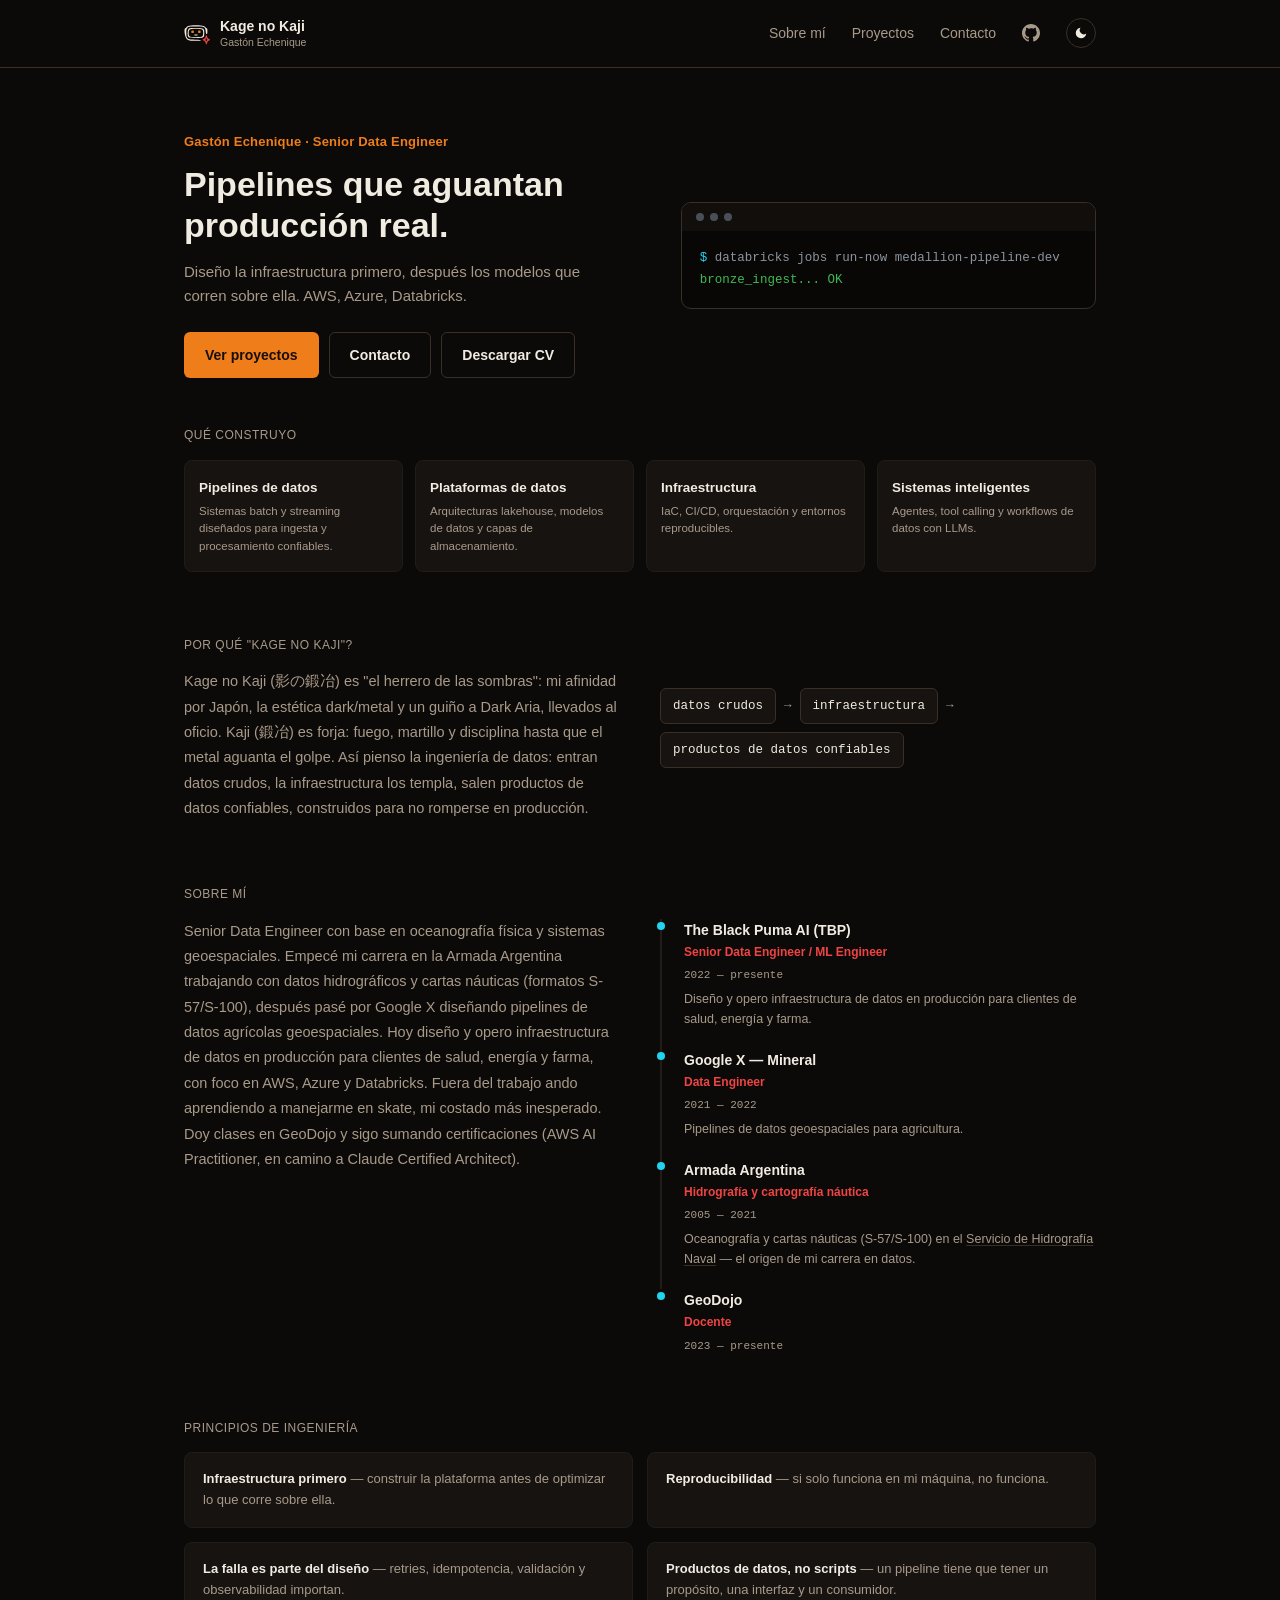
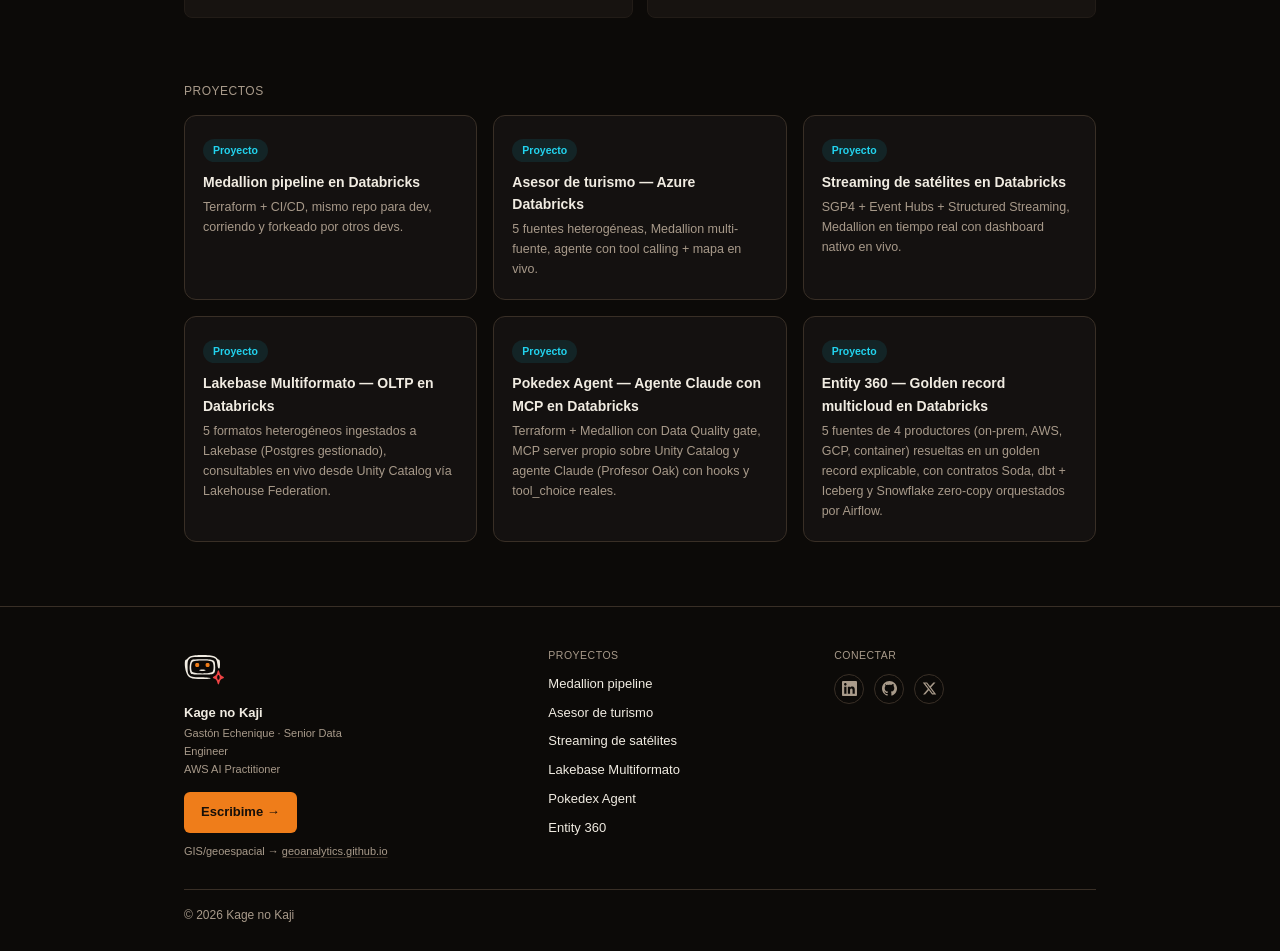
==== commit a190333d: "Add Entity 360 project, replacing Data Contract Enforcer card Also add the serverless contact form r" ====
--- a/index.html
+++ b/index.html
@@ -192,13 +192,13 @@
       </div>
     </a>
 
-    <div class="card card-soon">
-      <div class="card-body">
-        <span class="tag tag-red">Próximamente</span>
-        <div class="card-title">Data Contract Enforcer</div>
-        <div class="card-desc">Validación de esquemas, cuarentena de registros defectuosos y alertas, con dbt + Great Expectations/Soda Core.</div>
-      </div>
-    </div>
+    <a class="card" href="proyectos/entity360-multicloud-databricks.html">
+      <div class="card-body">
+        <span class="tag tag-cyan">Proyecto</span>
+        <div class="card-title">Entity 360 — Golden record multicloud en Databricks</div>
+        <div class="card-desc">5 fuentes de 4 productores (on-prem, AWS, GCP, container) resueltas en un golden record explicable, con contratos Soda, dbt + Iceberg y Snowflake zero-copy orquestados por Airflow.</div>
+      </div>
+    </a>
 
   </div>
 </section>
@@ -223,6 +223,7 @@
           <a href="proyectos/streaming-satelites.html">Streaming de satélites</a>
           <a href="proyectos/lakebase-multiformato.html">Lakebase Multiformato</a>
           <a href="proyectos/pokedex-agent-databricks.html">Pokedex Agent</a>
+          <a href="proyectos/entity360-multicloud-databricks.html">Entity 360</a>
         </div>
       </div>
       <div>
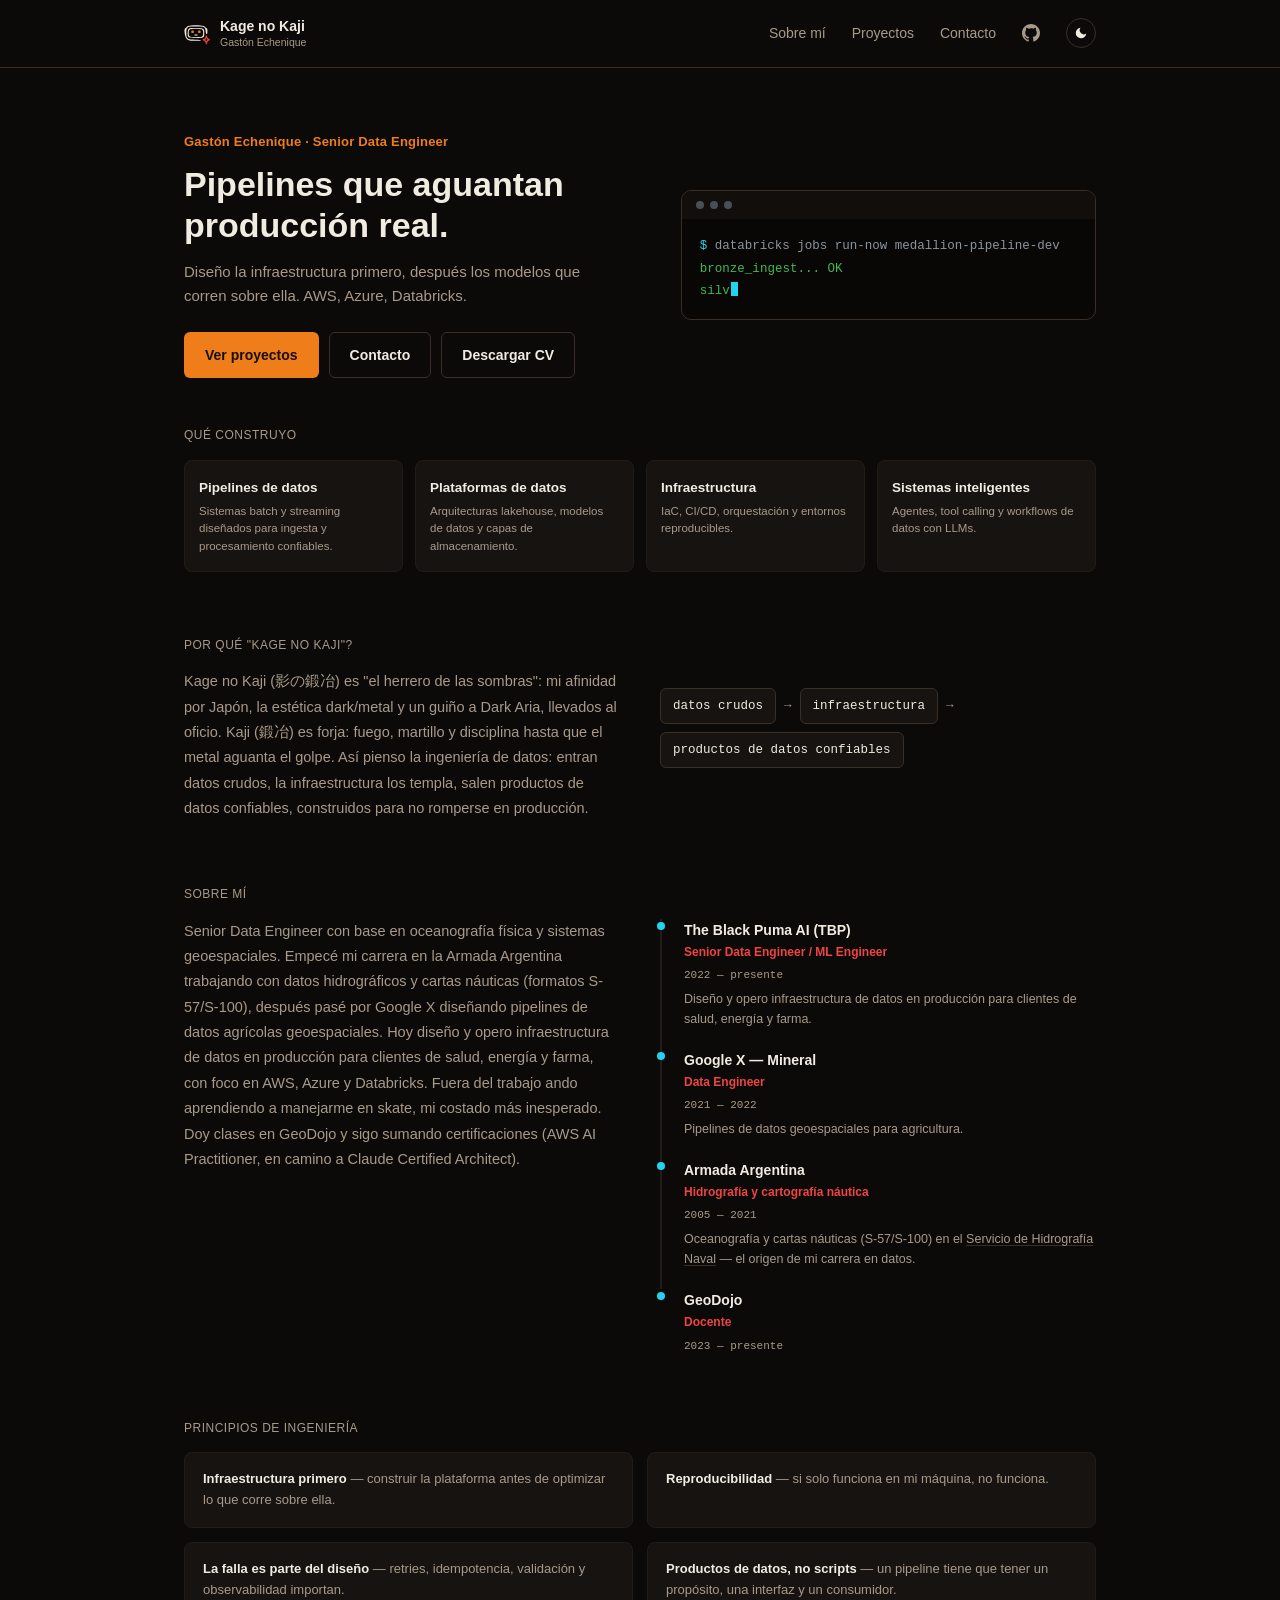
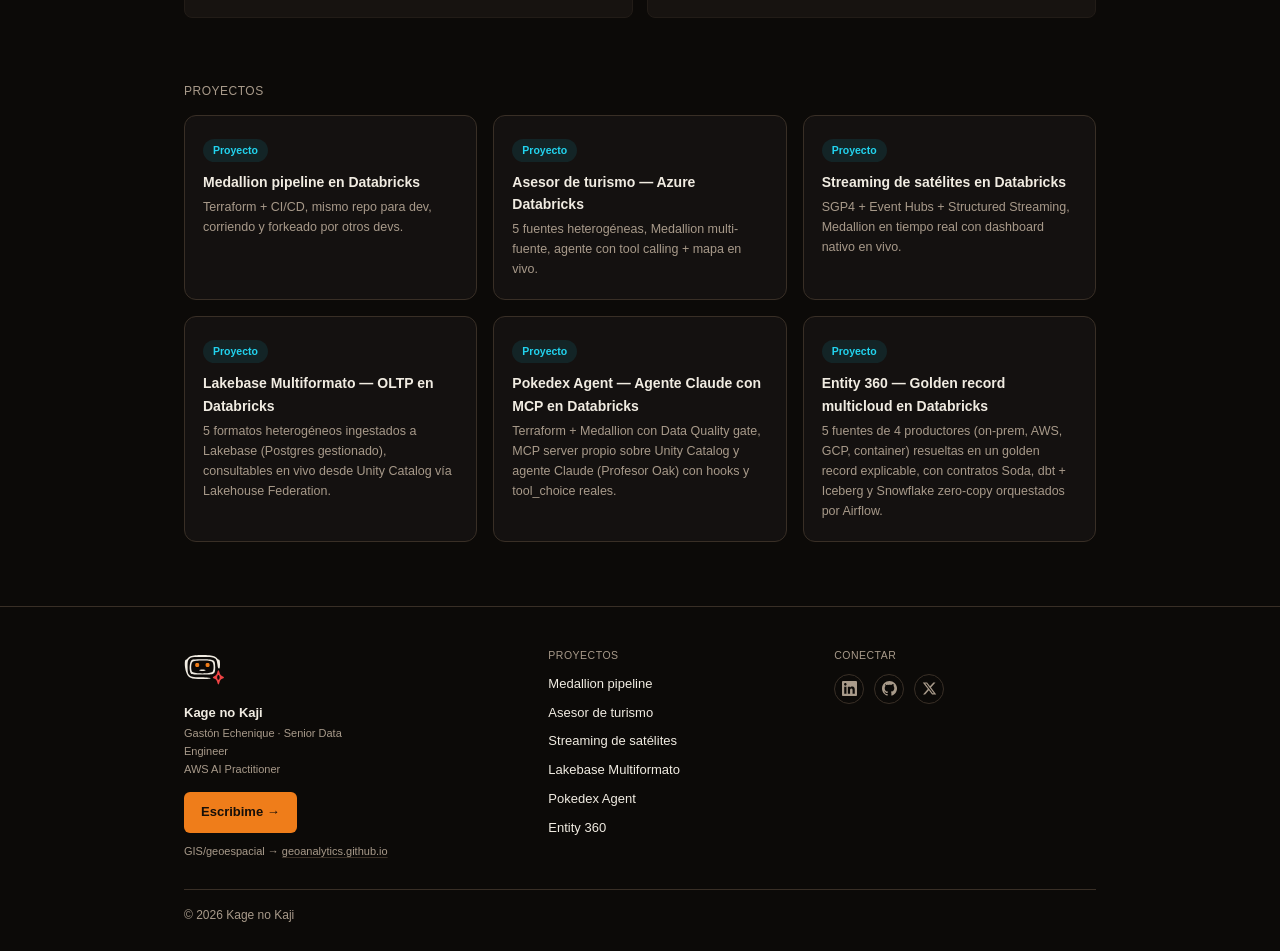
==== commit f143abf1: "Add contact drawer to the footer and contact docs "Escribime" now opens a side panel with a validate" ====
--- a/index.html
+++ b/index.html
@@ -27,6 +27,7 @@
 <link rel="icon" type="image/svg+xml" href="assets/robot-icon.svg">
 <script>if(localStorage.getItem('theme')!=='light')document.documentElement.classList.add('dark');</script>
 <link rel="stylesheet" href="css/style.css">
+<link rel="stylesheet" href="css/contacto.css">
 </head>
 <body>
 <!-- Google Tag Manager (noscript) -->
@@ -211,7 +212,7 @@
 		  <div style="font-size:13px;font-weight:600;margin-top:8px;">Kage no Kaji</div>
 		  <div style="font-size:11px;color:var(--muted);margin-top:2px;max-width:200px;">Gastón Echenique · Senior Data Engineer<br> AWS AI Practitioner</div>
 		  <div class="footer-cta">
-		    <a class="btn btn-primary" href="https://www.linkedin.com/in/gaston-echenique/" target="_blank" rel="noopener">Escribime →</a>
+		    <button type="button" class="btn btn-primary" id="contacto-abrir" aria-haspopup="dialog">Escribime →</button>
 		  </div>
 		  <div class="footer-extra">GIS/geoespacial → <a href="https://oechenique.github.io/geoanalytics/" target="_blank" rel="noopener">geoanalytics.github.io</a></div>
 	  </div>
@@ -248,5 +249,6 @@
 </footer>
 
 <script src="js/script.js"></script>
+<script src="js/contacto.js"></script>
 </body>
 </html>
--- a/css/contacto.css
+++ b/css/contacto.css
@@ -0,0 +1,74 @@
+/* Panel lateral de contacto (js/contacto.js). Usa los tokens de style.css. */
+button.btn{font-family:inherit;line-height:inherit;}
+
+body.contacto-abierto{overflow:hidden;}
+
+.contacto[hidden]{display:none;}
+.contacto-fondo{position:fixed;inset:0;background:rgba(8,7,6,.6);opacity:0;transition:opacity .25s;z-index:90;}
+.contacto-panel{
+  position:fixed;top:0;right:0;bottom:0;z-index:91;
+  width:420px;max-width:100%;overflow-y:auto;
+  background:var(--bg);color:var(--fg);border-left:1px solid var(--border);
+  padding:22px 24px 28px;
+  transform:translateX(100%);transition:transform .25s ease;
+}
+.contacto.visible .contacto-fondo{opacity:1;}
+.contacto.visible .contacto-panel{transform:none;}
+.contacto-panel:focus{outline:none;}
+
+.contacto-cabecera{display:flex;align-items:center;justify-content:space-between;}
+.contacto-cabecera h2{font-size:18px;margin:0;}
+.contacto-cerrar{width:32px;height:32px;border-radius:50%;border:1px solid var(--border);background:transparent;color:var(--fg);cursor:pointer;display:flex;align-items:center;justify-content:center;}
+.contacto-cerrar:hover{border-color:var(--ember);color:var(--ember);}
+.contacto-intro{color:var(--muted);font-size:13px;margin:6px 0 18px;}
+
+.contacto-form{display:flex;flex-direction:column;gap:14px;}
+.contacto-campo{display:flex;flex-direction:column;gap:5px;}
+.contacto-campo label{font-size:12.5px;font-weight:600;}
+.contacto-opcional{font-weight:400;color:var(--muted);}
+.contacto-campo input,
+.contacto-campo textarea{
+  font-family:inherit;font-size:14px;color:var(--fg);
+  background:var(--card-bg);border:1px solid var(--border);border-radius:6px;padding:9px 11px;
+}
+.contacto-campo textarea{resize:vertical;min-height:110px;}
+.contacto-campo input:focus,
+.contacto-campo textarea:focus{outline:none;border-color:var(--ember);box-shadow:0 0 0 2px color-mix(in srgb,var(--ember) 25%,transparent);}
+.contacto-campo [aria-invalid="true"]{border-color:var(--red);}
+/* Autofill de Chrome: tapar el fondo celeste con el fondo del input y mantener el color del texto. */
+.contacto-campo input:-webkit-autofill,
+.contacto-campo input:-webkit-autofill:hover,
+.contacto-campo input:-webkit-autofill:focus{
+  -webkit-box-shadow:0 0 0 1000px var(--card-bg) inset;
+  box-shadow:0 0 0 1000px var(--card-bg) inset;
+  -webkit-text-fill-color:var(--fg);
+  caret-color:var(--fg);
+}
+.contacto-campo input:-webkit-autofill:focus{
+  -webkit-box-shadow:0 0 0 1000px var(--card-bg) inset,0 0 0 2px color-mix(in srgb,var(--ember) 25%,transparent);
+  box-shadow:0 0 0 1000px var(--card-bg) inset,0 0 0 2px color-mix(in srgb,var(--ember) 25%,transparent);
+}
+.contacto-ayuda,.contacto-contador{font-size:11px;color:var(--muted);}
+.contacto-contador{align-self:flex-end;font-family:var(--mono);}
+.contacto-error{font-size:11.5px;color:var(--red);}
+.contacto-error:empty{display:none;}
+
+/* Honeypot: fuera de la vista y del orden de tabulación. */
+.contacto-trampa{position:absolute;left:-10000px;width:1px;height:1px;overflow:hidden;}
+
+.contacto-enviar{align-self:flex-start;}
+.contacto-enviar:disabled{opacity:.6;cursor:wait;filter:none;}
+.contacto-estado{font-size:13px;margin:0;}
+.contacto-estado:empty{display:none;}
+.contacto-estado.ok{color:var(--green);}
+.contacto-estado.error{color:var(--red);}
+.contacto-estado a,.contacto-alternativa a{text-decoration:underline;text-underline-offset:2px;}
+.contacto-alternativa{font-size:12px;color:var(--muted);margin:22px 0 0;padding-top:14px;border-top:1px solid var(--border-soft);}
+.contacto-alternativa a:hover{color:var(--ember);}
+
+@media (max-width:560px){
+  .contacto-panel{width:100%;border-left:0;padding:18px 16px 24px;}
+}
+@media (prefers-reduced-motion:reduce){
+  .contacto-fondo,.contacto-panel{transition:none;}
+}
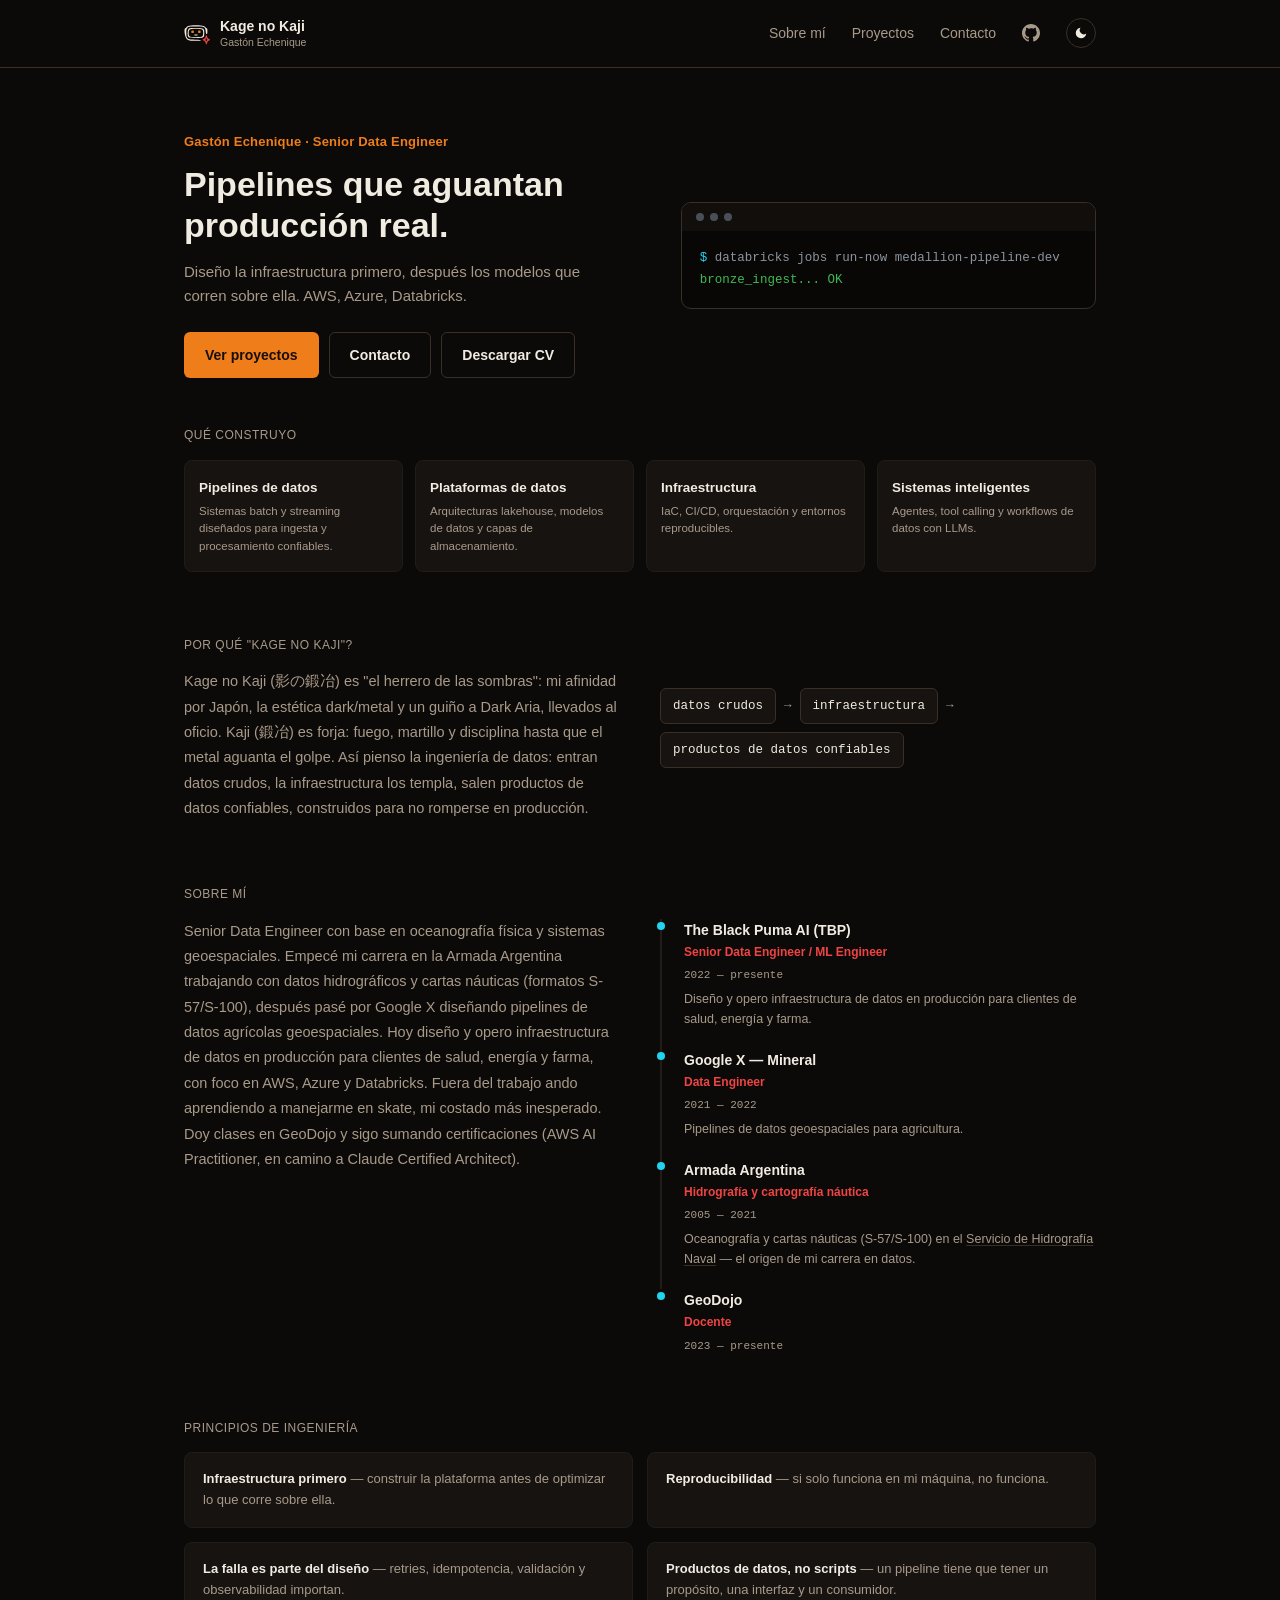
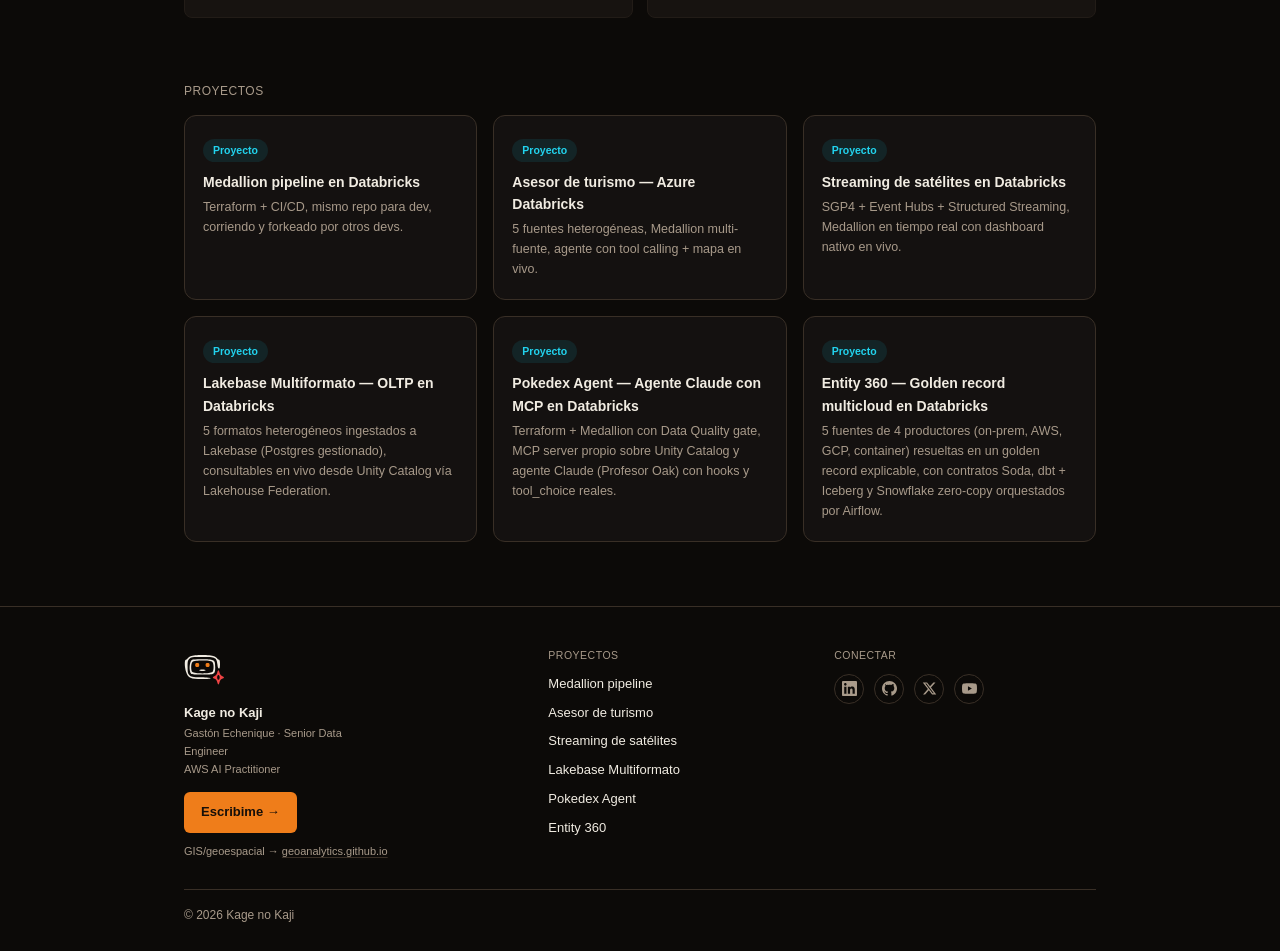
==== commit 252e8060: "Add YouTube channel link to the footer Co-Authored-By: Claude Opus 5.5 <noreply@anthropic.com>" ====
--- a/index.html
+++ b/index.html
@@ -239,6 +239,9 @@
           <a href="https://x.com/GastonEchenique" target="_blank" aria-label="X">
             <svg width="15" height="15" viewBox="0 0 24 24" fill="currentColor"><path d="M18.244 2.25h3.308l-7.227 8.26 8.502 11.24H16.17l-5.214-6.817L4.99 21.75H1.68l7.73-8.835L1.254 2.25H8.08l4.713 6.231zm-1.161 17.52h1.833L7.084 4.126H5.117z"/></svg>
           </a>
+          <a href="https://www.youtube.com/@gastonechenique" target="_blank" aria-label="YouTube">
+            <svg width="15" height="15" viewBox="0 0 24 24" fill="currentColor"><path d="M23.498 6.186a3.016 3.016 0 0 0-2.122-2.136C19.505 3.545 12 3.545 12 3.545s-7.505 0-9.377.505A3.017 3.017 0 0 0 .502 6.186C0 8.07 0 12 0 12s0 3.93.502 5.814a3.016 3.016 0 0 0 2.122 2.136c1.871.505 9.376.505 9.376.505s7.505 0 9.377-.505a3.015 3.015 0 0 0 2.122-2.136C24 15.93 24 12 24 12s0-3.93-.502-5.814zM9.545 15.568V8.432L15.818 12l-6.273 3.568z"/></svg>
+          </a>
         </div>
       </div>
     </div>
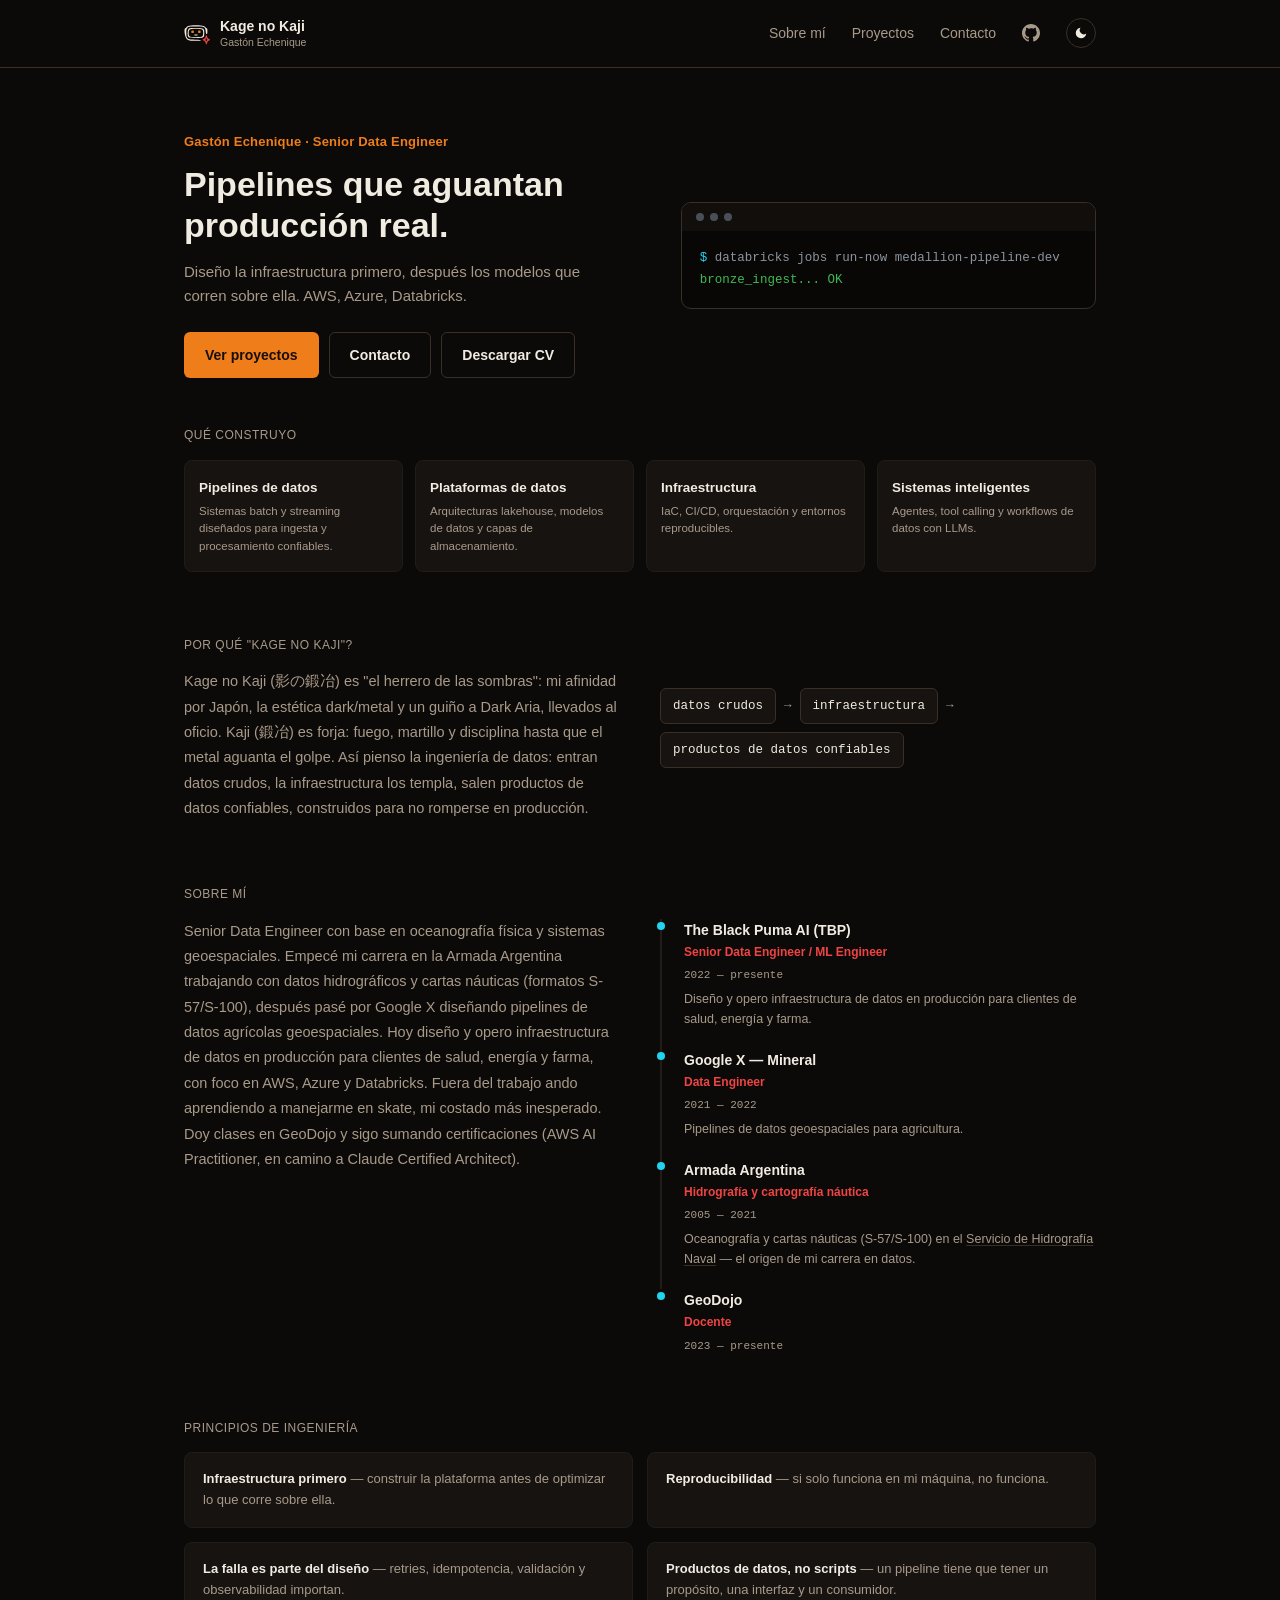
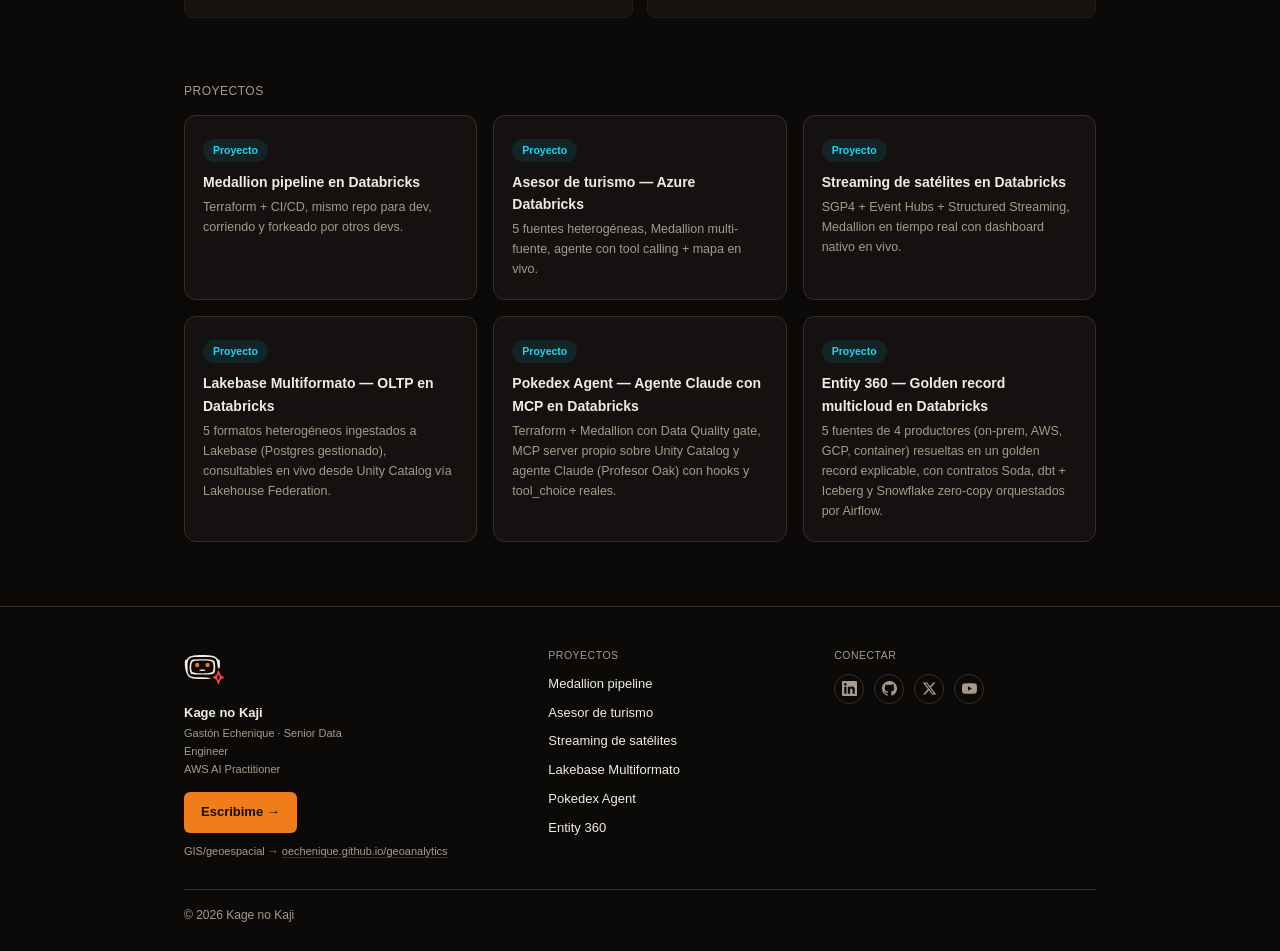
==== commit aac0a7c5: "Footer: el link a geoanalytics muestra la URL real (oechenique.github.io/geoanalytics) Co-Authored-B" ====
--- a/index.html
+++ b/index.html
@@ -214,7 +214,7 @@
 		  <div class="footer-cta">
 		    <button type="button" class="btn btn-primary" id="contacto-abrir" aria-haspopup="dialog">Escribime →</button>
 		  </div>
-		  <div class="footer-extra">GIS/geoespacial → <a href="https://oechenique.github.io/geoanalytics/" target="_blank" rel="noopener">geoanalytics.github.io</a></div>
+		  <div class="footer-extra">GIS/geoespacial → <a href="https://oechenique.github.io/geoanalytics/" target="_blank" rel="noopener">oechenique.github.io/geoanalytics</a></div>
 	  </div>
       <div>
         <div class="footer-col-label">PROYECTOS</div>
